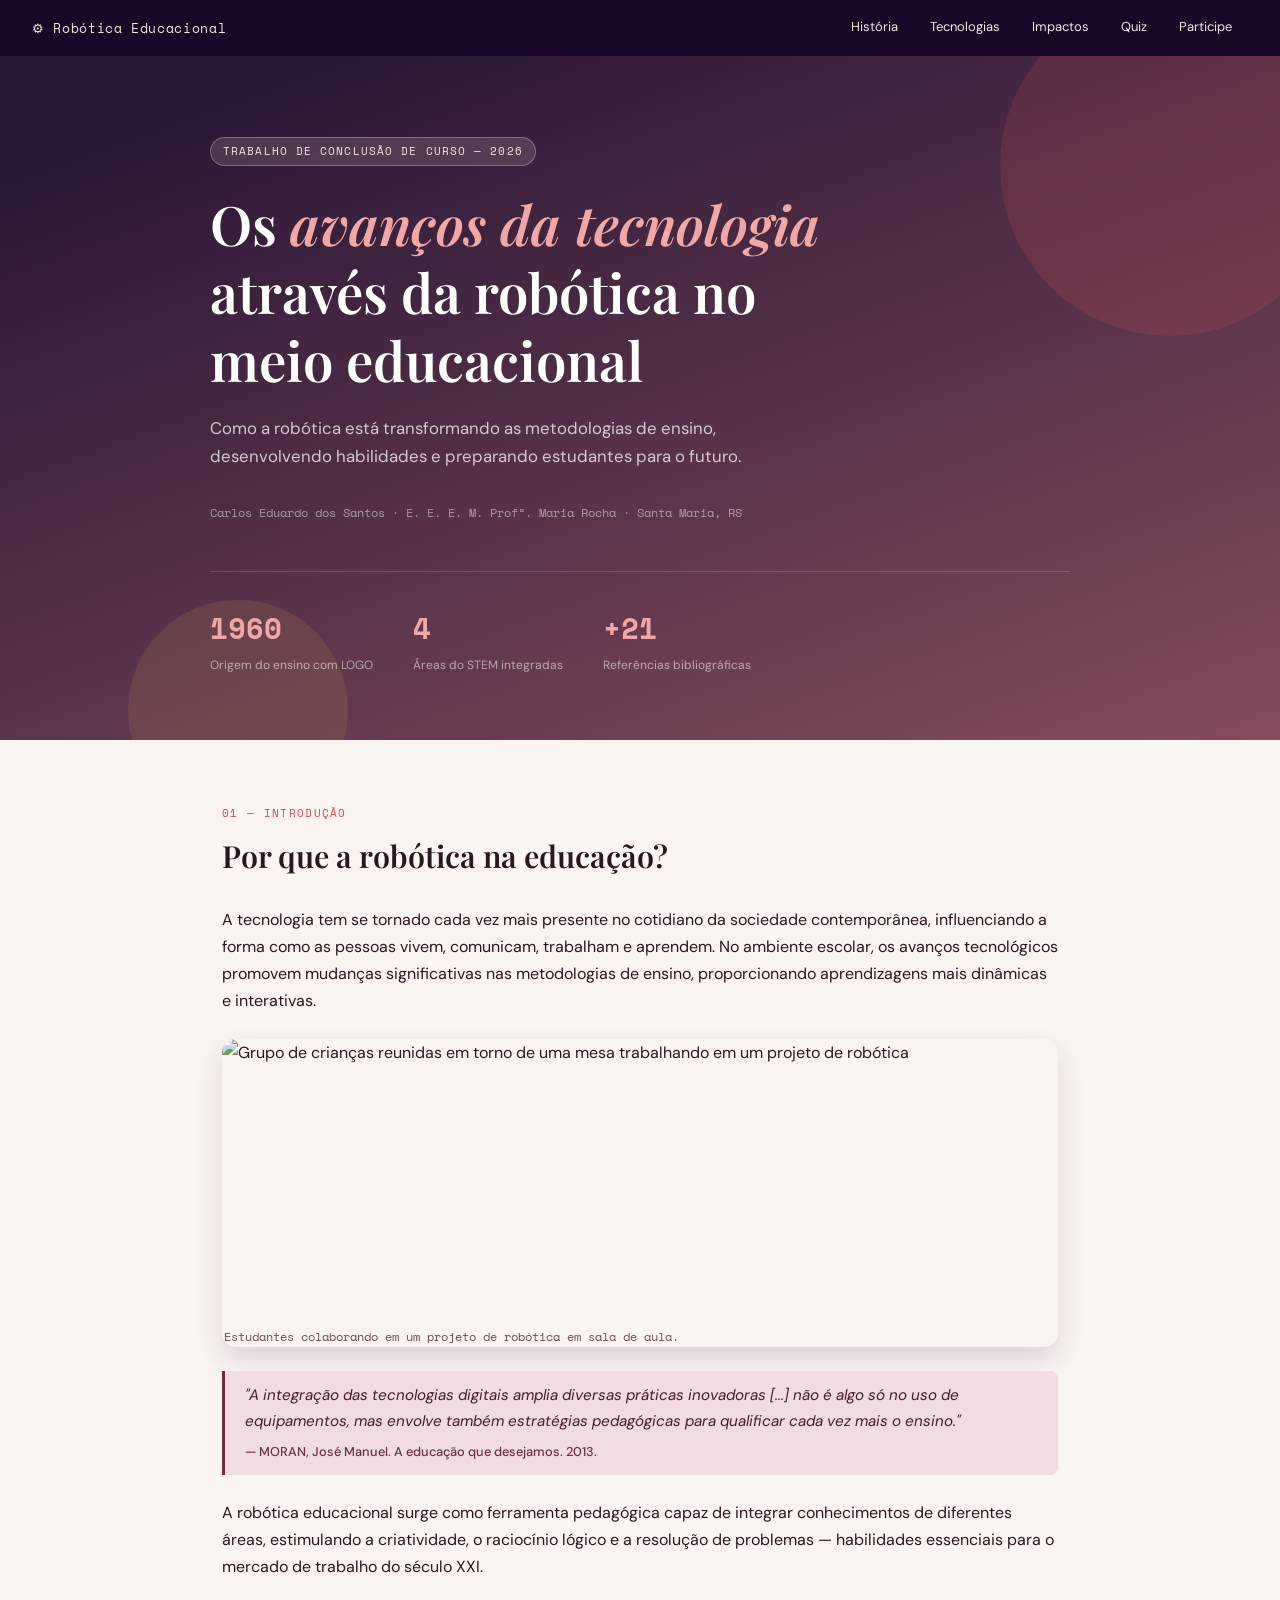
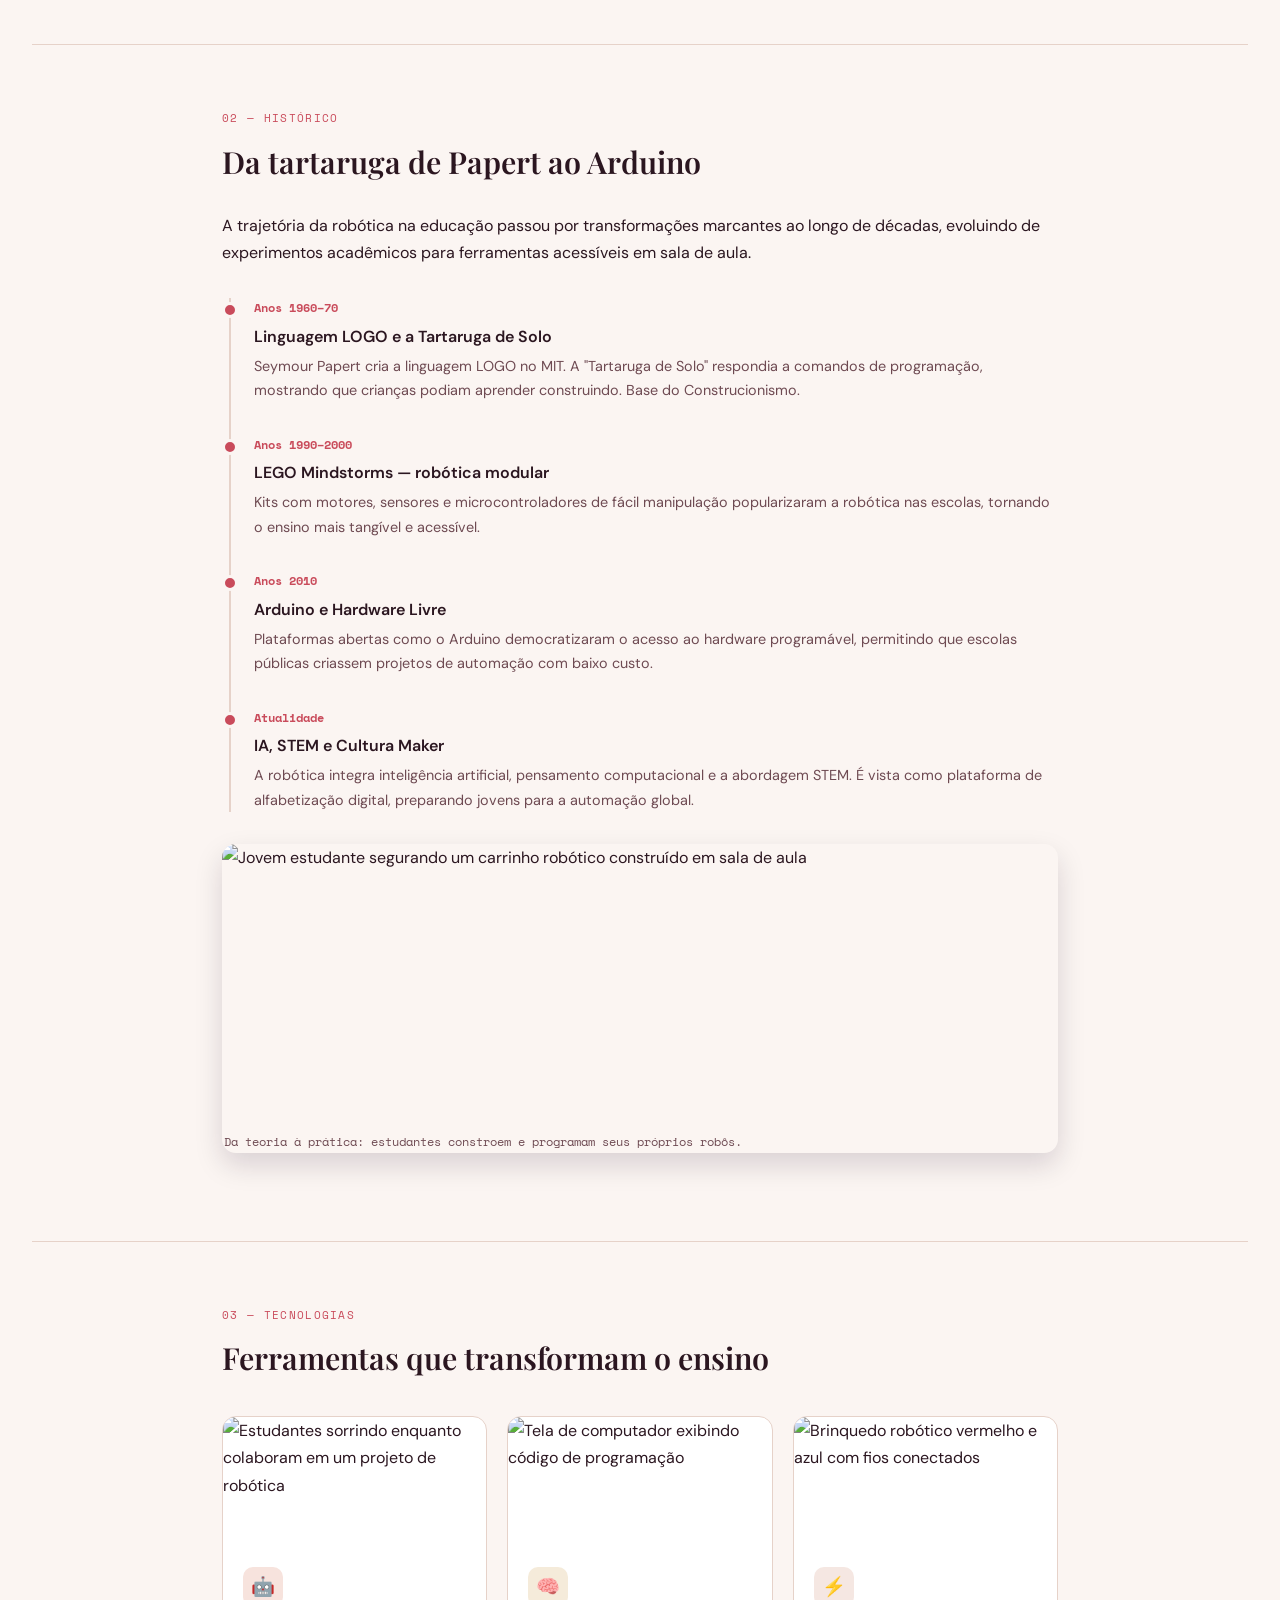
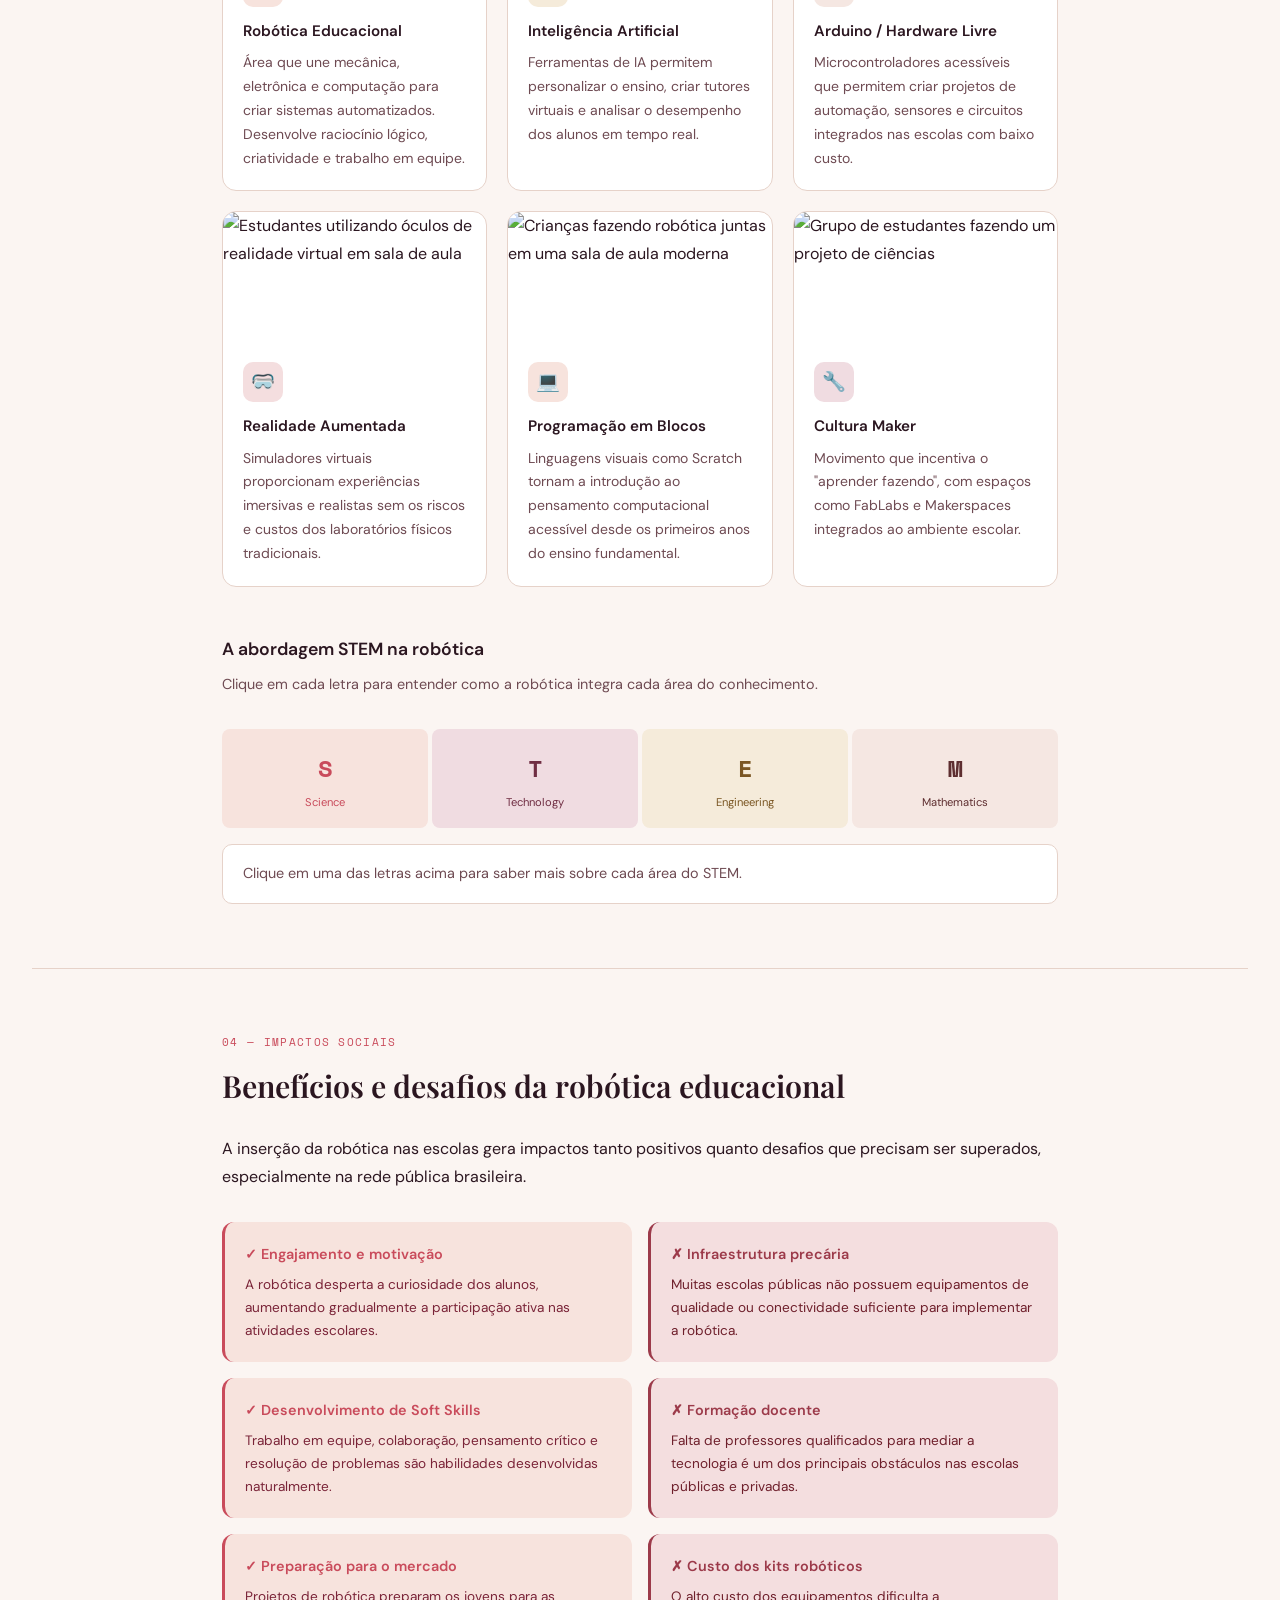
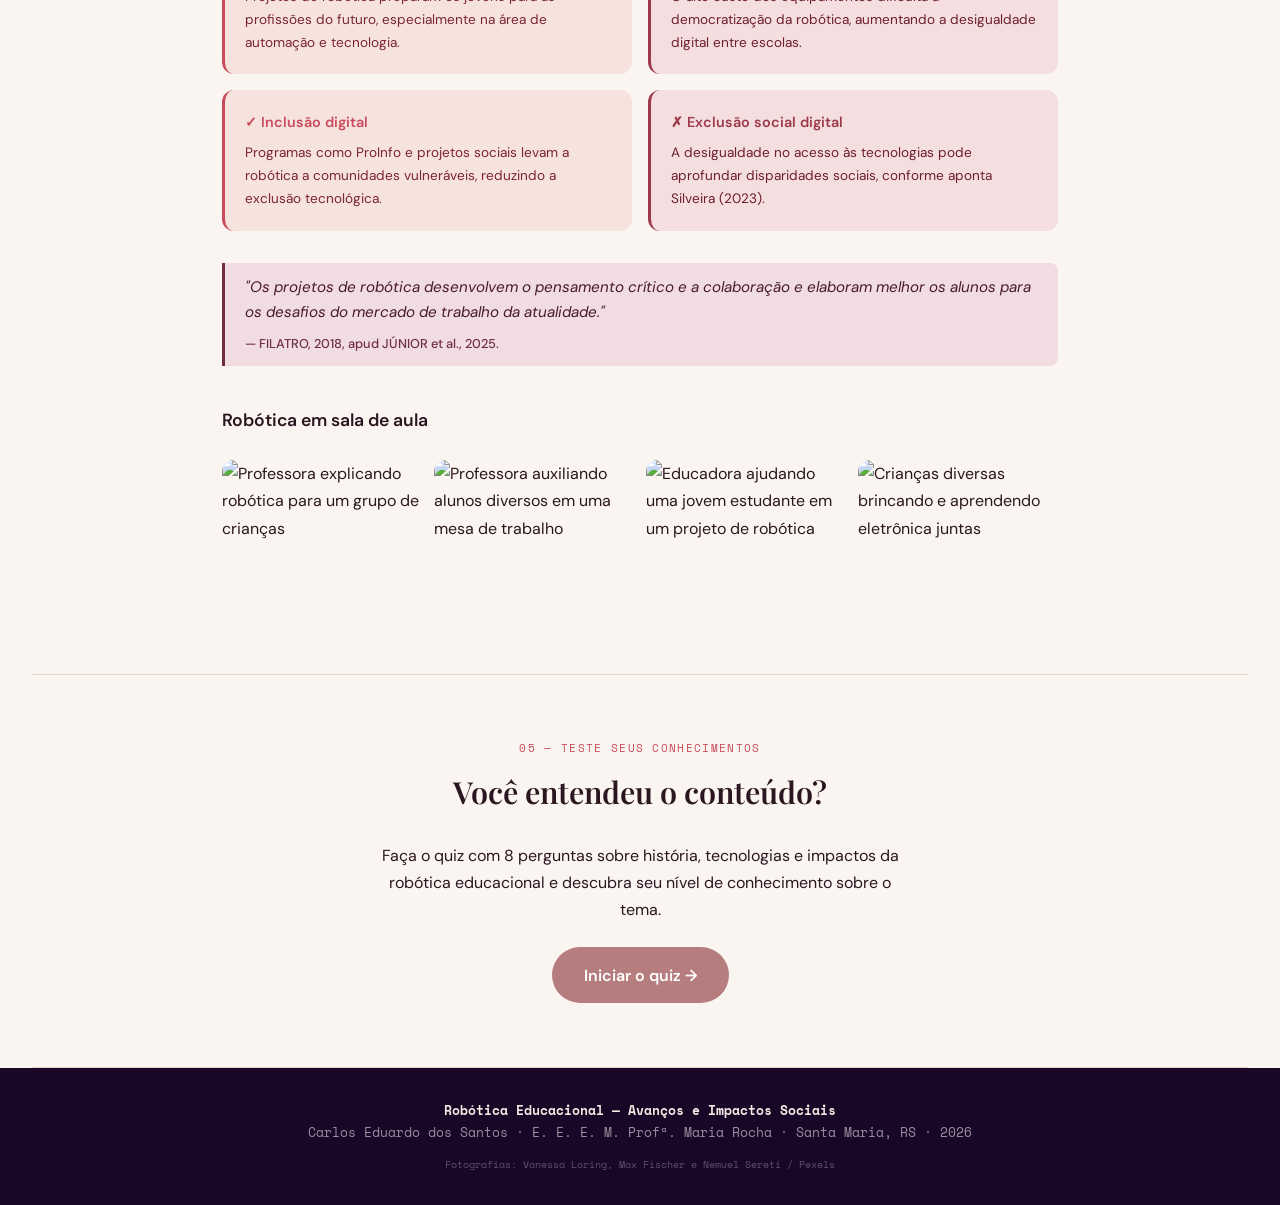
==== index.html @ 3c04126b "Rename Robotica.html to index.html" ====
<!DOCTYPE html>
<html lang="pt-BR">
<head>
<meta charset="UTF-8">

<meta name="viewport" content="width=device-width, initial-scale=1.0">

<title>Robótica Educacional — Avanços e Impactos Sociais</title>

<link rel="stylesheet" href="CssTcc.css" />

</head>
<body>

<div id="progress-bar"></div>

<nav>
  <span class="logo">⚙ Robótica Educacional</span>
  <ul>
    <li><a href="#historico">História</a></li>
    <li><a href="#tecnologias">Tecnologias</a></li>
    <li><a href="#impactos">Impactos</a></li>
    <li><a href="quiz.html">Quiz</a></li>
    <li><a href="participe.html">Participe</a></li>
    
  </ul>
</nav>

<!-- HERO -->
<div class="hero">
  <div class="hero-inner">
    <div class="hero-tag">Trabalho de Conclusão de Curso — 2026</div>
    <h1>Os <span>avanços da tecnologia</span> através da robótica no meio educacional</h1>
    <p>Como a robótica está transformando as metodologias de ensino, desenvolvendo habilidades e preparando estudantes para o futuro.</p>
    <div class="hero-autor">Carlos Eduardo dos Santos · E. E. E. M. Profª. Maria Rocha · Santa Maria, RS</div>
    <div class="hero-stats">
      <div class="hero-stat">
        <div class="num">1960</div>
        <div class="lab">Origem do ensino com LOGO</div>
      </div>
      <div class="hero-stat">
        <div class="num">4</div>
        <div class="lab">Áreas do STEM integradas</div>
      </div>
      <div class="hero-stat">
        <div class="num">+21</div>
        <div class="lab">Referências bibliográficas</div>
      </div>
    </div>
  </div>
</div>

<!-- INTRODUÇÃO -->
<section id="intro" class="reveal">
  <div class="section-label">01 — Introdução</div>
  <h2>Por que a robótica na educação?</h2>
  <p>A tecnologia tem se tornado cada vez mais presente no cotidiano da sociedade contemporânea, influenciando a forma como as pessoas vivem, comunicam, trabalham e aprendem. No ambiente escolar, os avanços tecnológicos promovem mudanças significativas nas metodologias de ensino, proporcionando aprendizagens mais dinâmicas e interativas.</p>

  <figure class="section-figure">
    <img src="https://images.pexels.com/photos/7869076/pexels-photo-7869076.jpeg?auto=compress&cs=tinysrgb&w=1200" alt="Grupo de crianças reunidas em torno de uma mesa trabalhando em um projeto de robótica">
    <figcaption>Estudantes colaborando em um projeto de robótica em sala de aula.</figcaption>
  </figure>

  <blockquote>
    "A integração das tecnologias digitais amplia diversas práticas inovadoras [...] não é algo só no uso de equipamentos, mas envolve também estratégias pedagógicas para qualificar cada vez mais o ensino."
    <cite>— MORAN, José Manuel. A educação que desejamos. 2013.</cite>
  </blockquote>
  <p>A robótica educacional surge como ferramenta pedagógica capaz de integrar conhecimentos de diferentes áreas, estimulando a criatividade, o raciocínio lógico e a resolução de problemas — habilidades essenciais para o mercado de trabalho do século XXI.</p>
</section>

<hr class="divisor">

<!-- HISTÓRICO -->
<section id="historico" class="reveal">
  <div class="section-label">02 — Histórico</div>
  <h2>Da tartaruga de Papert ao Arduino</h2>
  <p>A trajetória da robótica na educação passou por transformações marcantes ao longo de décadas, evoluindo de experimentos acadêmicos para ferramentas acessíveis em sala de aula.</p>

  <div class="timeline" id="timeline">
    <div class="timeline-item">
      <div class="timeline-dot"></div>
      <div class="timeline-ano">Anos 1960–70</div>
      <div class="timeline-titulo">Linguagem LOGO e a Tartaruga de Solo</div>
      <div class="timeline-desc">Seymour Papert cria a linguagem LOGO no MIT. A "Tartaruga de Solo" respondia a comandos de programação, mostrando que crianças podiam aprender construindo. Base do Construcionismo.</div>
    </div>
    <div class="timeline-item">
      <div class="timeline-dot"></div>
      <div class="timeline-ano">Anos 1990–2000</div>
      <div class="timeline-titulo">LEGO Mindstorms — robótica modular</div>
      <div class="timeline-desc">Kits com motores, sensores e microcontroladores de fácil manipulação popularizaram a robótica nas escolas, tornando o ensino mais tangível e acessível.</div>
    </div>
    <div class="timeline-item">
      <div class="timeline-dot"></div>
      <div class="timeline-ano">Anos 2010</div>
      <div class="timeline-titulo">Arduino e Hardware Livre</div>
      <div class="timeline-desc">Plataformas abertas como o Arduino democratizaram o acesso ao hardware programável, permitindo que escolas públicas criassem projetos de automação com baixo custo.</div>
    </div>
    <div class="timeline-item">
      <div class="timeline-dot"></div>
      <div class="timeline-ano">Atualidade</div>
      <div class="timeline-titulo">IA, STEM e Cultura Maker</div>
      <div class="timeline-desc">A robótica integra inteligência artificial, pensamento computacional e a abordagem STEM. É vista como plataforma de alfabetização digital, preparando jovens para a automação global.</div>
    </div>
  </div>

  <figure class="section-figure">
    <img src="https://images.pexels.com/photos/7868834/pexels-photo-7868834.jpeg?auto=compress&cs=tinysrgb&w=1200" alt="Jovem estudante segurando um carrinho robótico construído em sala de aula">
    <figcaption>Da teoria à prática: estudantes constroem e programam seus próprios robôs.</figcaption>
  </figure>
</section>

<hr class="divisor">

<!-- TECNOLOGIAS -->
<section id="tecnologias" class="reveal">
  <div class="section-label">03 — Tecnologias</div>
  <h2>Ferramentas que transformam o ensino</h2>

  <div class="cards-grid">
    <div class="card">
      <div class="card-media">
        <img src="https://images.pexels.com/photos/7869086/pexels-photo-7869086.jpeg?auto=compress&cs=tinysrgb&w=600" alt="Estudantes sorrindo enquanto colaboram em um projeto de robótica">
      </div>
      <div class="card-body">
        <div class="card-icone" style="background:var(--primary-light);">🤖</div>
        <h3>Robótica Educacional</h3>
        <p>Área que une mecânica, eletrônica e computação para criar sistemas automatizados. Desenvolve raciocínio lógico, criatividade e trabalho em equipe.</p>
      </div>
    </div>
    <div class="card">
      <div class="card-media">
        <img src="https://images.pexels.com/photos/6424589/pexels-photo-6424589.jpeg?auto=compress&cs=tinysrgb&w=600" alt="Tela de computador exibindo código de programação">
      </div>
      <div class="card-body">
        <div class="card-icone" style="background:var(--dourado-light);">🧠</div>
        <h3>Inteligência Artificial</h3>
        <p>Ferramentas de IA permitem personalizar o ensino, criar tutores virtuais e analisar o desempenho dos alunos em tempo real.</p>
      </div>
    </div>
    <div class="card">
      <div class="card-media">
        <img src="https://images.pexels.com/photos/7869084/pexels-photo-7869084.jpeg?auto=compress&cs=tinysrgb&w=600" alt="Brinquedo robótico vermelho e azul com fios conectados">
      </div>
      <div class="card-body">
        <div class="card-icone" style="background:var(--terracota-light);">⚡</div>
        <h3>Arduino / Hardware Livre</h3>
        <p>Microcontroladores acessíveis que permitem criar projetos de automação, sensores e circuitos integrados nas escolas com baixo custo.</p>
      </div>
    </div>
    <div class="card">
      <div class="card-media">
        <img src="https://images.pexels.com/photos/5212685/pexels-photo-5212685.jpeg?auto=compress&cs=tinysrgb&w=600" alt="Estudantes utilizando óculos de realidade virtual em sala de aula">
      </div>
      <div class="card-body">
        <div class="card-icone" style="background:var(--coral-light);">🥽</div>
        <h3>Realidade Aumentada</h3>
        <p>Simuladores virtuais proporcionam experiências imersivas e realistas sem os riscos e custos dos laboratórios físicos tradicionais.</p>
      </div>
    </div>
    <div class="card">
      <div class="card-media">
        <img src="https://images.pexels.com/photos/7868889/pexels-photo-7868889.jpeg?auto=compress&cs=tinysrgb&w=600" alt="Crianças fazendo robótica juntas em uma sala de aula moderna">
      </div>
      <div class="card-body">
        <div class="card-icone" style="background:var(--primary-light);">💻</div>
        <h3>Programação em Blocos</h3>
        <p>Linguagens visuais como Scratch tornam a introdução ao pensamento computacional acessível desde os primeiros anos do ensino fundamental.</p>
      </div>
    </div>
    <div class="card">
      <div class="card-media">
        <img src="https://images.pexels.com/photos/7868885/pexels-photo-7868885.jpeg?auto=compress&cs=tinysrgb&w=600" alt="Grupo de estudantes fazendo um projeto de ciências">
      </div>
      <div class="card-body">
        <div class="card-icone" style="background:var(--secondary-light);">🔧</div>
        <h3>Cultura Maker</h3>
        <p>Movimento que incentiva o "aprender fazendo", com espaços como FabLabs e Makerspaces integrados ao ambiente escolar.</p>
      </div>
    </div>
  </div>

  <!-- STEM INTERATIVO -->
  <div style="margin-top: 3rem;">
    <h3 style="font-size: 1.1rem; font-weight: 600; margin-bottom: 0.5rem;">A abordagem STEM na robótica</h3>
    <p style="font-size: 0.9rem; color: var(--texto-muted); margin-bottom: 1rem;">Clique em cada letra para entender como a robótica integra cada área do conhecimento.</p>
    <div class="stem-bar">
      <div class="stem-letter s" onclick="showStem('s')">S<small>Science</small></div>
      <div class="stem-letter t" onclick="showStem('t')">T<small>Technology</small></div>
      <div class="stem-letter e" onclick="showStem('e')">E<small>Engineering</small></div>
      <div class="stem-letter m" onclick="showStem('m')">M<small>Mathematics</small></div>
    </div>
    <div class="stem-info" id="stemInfo">Clique em uma das letras acima para saber mais sobre cada área do STEM.</div>
  </div>
</section>

<hr class="divisor">

<!-- IMPACTOS -->
<section id="impactos" class="reveal">
  <div class="section-label">04 — Impactos Sociais</div>
  <h2>Benefícios e desafios da robótica educacional</h2>
  <p>A inserção da robótica nas escolas gera impactos tanto positivos quanto desafios que precisam ser superados, especialmente na rede pública brasileira.</p>

  <div class="impactos-grid">
    <div class="impacto-card positivo">
      <h4>✓ Engajamento e motivação</h4>
      <p>A robótica desperta a curiosidade dos alunos, aumentando gradualmente a participação ativa nas atividades escolares.</p>
    </div>
    <div class="impacto-card desafio">
      <h4>✗ Infraestrutura precária</h4>
      <p>Muitas escolas públicas não possuem equipamentos de qualidade ou conectividade suficiente para implementar a robótica.</p>
    </div>
    <div class="impacto-card positivo">
      <h4>✓ Desenvolvimento de Soft Skills</h4>
      <p>Trabalho em equipe, colaboração, pensamento crítico e resolução de problemas são habilidades desenvolvidas naturalmente.</p>
    </div>
    <div class="impacto-card desafio">
      <h4>✗ Formação docente</h4>
      <p>Falta de professores qualificados para mediar a tecnologia é um dos principais obstáculos nas escolas públicas e privadas.</p>
    </div>
    <div class="impacto-card positivo">
      <h4>✓ Preparação para o mercado</h4>
      <p>Projetos de robótica preparam os jovens para as profissões do futuro, especialmente na área de automação e tecnologia.</p>
    </div>
    <div class="impacto-card desafio">
      <h4>✗ Custo dos kits robóticos</h4>
      <p>O alto custo dos equipamentos dificulta a democratização da robótica, aumentando a desigualdade digital entre escolas.</p>
    </div>
    <div class="impacto-card positivo">
      <h4>✓ Inclusão digital</h4>
      <p>Programas como ProInfo e projetos sociais levam a robótica a comunidades vulneráveis, reduzindo a exclusão tecnológica.</p>
    </div>
    <div class="impacto-card desafio">
      <h4>✗ Exclusão social digital</h4>
      <p>A desigualdade no acesso às tecnologias pode aprofundar disparidades sociais, conforme aponta Silveira (2023).</p>
    </div>
  </div>

  <blockquote style="margin-top: 2rem;">
    "Os projetos de robótica desenvolvem o pensamento crítico e a colaboração e elaboram melhor os alunos para os desafios do mercado de trabalho da atualidade."
    <cite>— FILATRO, 2018, apud JÚNIOR et al., 2025.</cite>
  </blockquote>

  <!-- GALERIA -->
  <div style="margin-top: 2.5rem;">
    <h3 style="font-size: 1.1rem; font-weight: 600; margin-bottom: 1rem;">Robótica em sala de aula</h3>
    <div class="galeria-grid">
      <div class="galeria-item">
        <img src="https://images.pexels.com/photos/7869088/pexels-photo-7869088.jpeg?auto=compress&cs=tinysrgb&w=500" alt="Professora explicando robótica para um grupo de crianças">
        <div class="legenda">Mediação docente</div>
      </div>
      <div class="galeria-item">
        <img src="https://images.pexels.com/photos/7869081/pexels-photo-7869081.jpeg?auto=compress&cs=tinysrgb&w=500" alt="Professora auxiliando alunos diversos em uma mesa de trabalho">
        <div class="legenda">Trabalho em equipe</div>
      </div>
      <div class="galeria-item">
        <img src="https://images.pexels.com/photos/7869138/pexels-photo-7869138.jpeg?auto=compress&cs=tinysrgb&w=500" alt="Educadora ajudando uma jovem estudante em um projeto de robótica">
        <div class="legenda">Inclusão e acompanhamento</div>
      </div>
      <div class="galeria-item">
        <img src="https://images.pexels.com/photos/7869043/pexels-photo-7869043.jpeg?auto=compress&cs=tinysrgb&w=500" alt="Crianças diversas brincando e aprendendo eletrônica juntas">
        <div class="legenda">Aprendizagem colaborativa</div>
      </div>
    </div>
  </div>
</section>

<hr class="divisor">

<section class="reveal" style="text-align:center;">
  <div class="section-label">05 — Teste seus conhecimentos</div>
  <h2>Você entendeu o conteúdo?</h2>
  <p style="max-width:520px; margin:0 auto 1.5rem;">Faça o quiz com 8 perguntas sobre história, tecnologias e impactos da robótica educacional e descubra seu nível de conhecimento sobre o tema.</p>
  <a href="quiz.html" style="display:inline-block; padding:0.9rem 2rem; border-radius:999px; background:var(--terracota, #d97757); color:#fff; font-weight:600; text-decoration:none;">Iniciar o quiz →</a>
</section>

<hr class="divisor">

<button id="back-to-top" title="Voltar ao topo" onclick="window.scrollTo({top:0, behavior:'smooth'})">↑</button>

<footer>
  <strong>Robótica Educacional — Avanços e Impactos Sociais</strong><br>
  Carlos Eduardo dos Santos · E. E. E. M. Profª. Maria Rocha · Santa Maria, RS · 2026
  <span class="creditos">Fotografias: Vanessa Loring, Max Fischer e Nemuel Sereti / Pexels</span>
</footer>

<script>
// STEM
const stemData = {
  s: { titulo: 'Science (Ciências)', texto: 'A robótica estimula a investigação científica ao permitir que alunos testem hipóteses construindo e programando robôs. Conceitos de física, química e biologia ganham vida de forma prática e experimental.' },
  t: { titulo: 'Technology (Tecnologia)', texto: 'Envolve programação, uso de microcontroladores como Arduino, sensores e atuadores. Os alunos aprendem a usar ferramentas tecnológicas para criar soluções reais.' },
  e: { titulo: 'Engineering (Engenharia)', texto: 'O processo de construir um robô aplica princípios de engenharia: projeto, prototipagem, teste e iteração. Desenvolve o pensamento sistêmico e a resolução criativa de problemas.' },
  m: { titulo: 'Mathematics (Matemática)', texto: 'Programar trajetórias, calcular ângulos de movimentação e trabalhar com lógica booleana aplica matemática de forma contextualizada e significativa.' }
};

function showStem(key) {
  const info = stemData[key];
  const el = document.getElementById('stemInfo');
  el.innerHTML = '<strong>' + info.titulo + '</strong><br>' + info.texto;
}

// TIMELINE SCROLL
const timelineObserver = new IntersectionObserver((entries) => {
  entries.forEach(e => { if (e.isIntersecting) e.target.classList.add('visible'); });
}, { threshold: 0.2 });
document.querySelectorAll('.timeline-item').forEach(i => timelineObserver.observe(i));

// REVEAL DE SEÇÕES
const revealObserver = new IntersectionObserver((entries) => {
  entries.forEach(e => { if (e.isIntersecting) e.target.classList.add('visible'); });
}, { threshold: 0.1 });
document.querySelectorAll('.reveal').forEach(s => revealObserver.observe(s));

// BARRA DE PROGRESSO DE LEITURA
const progressBar = document.getElementById('progress-bar');
function atualizarProgresso() {
  const scrollTop = window.scrollY;
  const docHeight = document.documentElement.scrollHeight - window.innerHeight;
  const pct = docHeight > 0 ? (scrollTop / docHeight) * 100 : 0;
  progressBar.style.width = pct + '%';
}
window.addEventListener('scroll', atualizarProgresso);
atualizarProgresso();

// BOTÃO VOLTAR AO TOPO
const backToTop = document.getElementById('back-to-top');
window.addEventListener('scroll', () => {
  if (window.scrollY > 500) backToTop.classList.add('show');
  else backToTop.classList.remove('show');
});

</script>
</body>
</html>
---- CssTcc.css ----
@import url('https://fonts.googleapis.com/css2?family=Playfair+Display:ital,wght@0,400;0,600;0,700;1,400&family=DM+Sans:wght@400;500;600;700&family=Space+Mono:wght@400;700&display=swap');

:root {
    
    --primary: #C94B5B;         /* rosa coral vibrante — antigo "verde" */
    --primary-dark: #1A0728;    /* roxo quase-preto — fundo de nav/hero/footer */
    --primary-darker: #100420;
    --primary-light: #F7E3DD;   /* rosa claro — cards positivos */
    --secondary: #702E43;       /* ameixa — antigo "roxo" */
    --secondary-light: #F0DCE1;
    --terracota: #B67D7E;       /* rosa empoeirado — antigo "amarelo" */
    --terracota-light: #F5E7E2;
    --coral: #9C3A4A;           /* vinho profundo — desafios/negativo */
    --coral-light: #F4DEDF;
    --dourado: #C9974B;         /* dourado quente — respostas corretas */
    --dourado-light: #F5EBDA;
    --cinza-bg: #FBF5F2;
    --cinza-borda: #E6D2C9;
    --texto: #2B1620;
    --texto-muted: #6E4A52;
    --branco: #ffffff;
  }

  * { margin: 0; padding: 0; box-sizing: border-box; }


 body {
    font-family: 'DM Sans', sans-serif;
    background: var(--cinza-bg);
    color: var(--texto);
    line-height: 1.7;
  }

  /* BARRA DE PROGRESSO DE LEITURA */
  #progress-bar {
    position: fixed;
    top: 0; left: 0;
    height: 3px;
    width: 0%;
    background: linear-gradient(90deg, var(--primary), var(--dourado));
    z-index: 999;
    transition: width 0.1s;
  }

  /* NAV */
  nav {
    background: var(--primary-dark);
    padding: 0 2rem;
    position: sticky;
    top: 0;
    z-index: 100;
    display: flex;
    align-items: center;
    justify-content: space-between;
    height: 56px;
  }
  nav .logo {
    font-family: 'Space Mono', monospace;
    color: var(--terracota-light);
    font-size: 13px;
    letter-spacing: 0.05em;
  }
  nav ul {
    list-style: none;
    display: flex;
    gap: 0;
  }
  nav ul li a {
    color: var(--terracota-light);
    text-decoration: none;
    font-size: 13px;
    padding: 0 1rem;
    height: 56px;
    display: flex;
    align-items: center;
    transition: background 0.2s;
    border-bottom: 2px solid transparent;
  }
  nav ul li a:hover {
    background: rgba(255,255,255,0.07);
    border-bottom-color: var(--dourado);
  }

  /* HERO */
  .hero {
    background:
      linear-gradient(160deg, rgba(26,7,40,0.93) 10%, rgba(112,46,67,0.85) 100%),
      url('https://images.pexels.com/photos/7869085/pexels-photo-7869085.jpeg?auto=compress&cs=tinysrgb&w=1600') center/cover no-repeat;
    color: white;
    padding: 5rem 2rem 4rem;
    position: relative;
    overflow: hidden;
  }
  .hero::before {
    content: '';
    position: absolute;
    top: -60px; right: -60px;
    width: 340px; height: 340px;
    border-radius: 50%;
    background: rgba(201,75,91,0.20);
  }
  .hero::after {
    content: '';
    position: absolute;
    bottom: -80px; left: 10%;
    width: 220px; height: 220px;
    border-radius: 50%;
    background: rgba(201,151,75,0.15);
  }
  .hero-inner {
    max-width: 860px;
    margin: 0 auto;
    position: relative;
    z-index: 1;
  }
  .hero-tag {
    display: inline-block;
    background: rgba(247,227,221,0.15);
    border: 1px solid rgba(247,227,221,0.3);
    color: var(--terracota-light);
    font-size: 11px;
    letter-spacing: 0.1em;
    text-transform: uppercase;
    padding: 4px 12px;
    border-radius: 20px;
    margin-bottom: 1.5rem;
    font-family: 'Space Mono', monospace;
  }
  .hero h1 {
    font-family: 'Playfair Display', serif;
    font-size: clamp(2.1rem, 5vw, 3.4rem);
    font-weight: 600;
    line-height: 1.25;
    color: white;
    margin-bottom: 1.25rem;
    max-width: 680px;
  }
  .hero h1 span { color: #F0A7A5; font-style: italic; }
  .hero p {
    font-size: 1.05rem;
    color: rgba(255,255,255,0.75);
    max-width: 560px;
    margin-bottom: 2rem;
  }
  .hero-autor {
    font-family: 'Space Mono', monospace;
    font-size: 12px;
    color: rgba(255,255,255,0.5);
  }
  .hero-stats {
    display: flex;
    gap: 2.5rem;
    margin-top: 3rem;
    padding-top: 2rem;
    border-top: 1px solid rgba(255,255,255,0.15);
  }
  .hero-stat .num {
    font-family: 'Space Mono', monospace;
    font-size: 1.8rem;
    color: #F0A7A5;
    font-weight: 700;
  }
  .hero-stat .lab {
    font-size: 12px;
    color: rgba(255,255,255,0.55);
    margin-top: 2px;
  }

  /* SEÇÕES */
  section {
    padding: 4rem 2rem;
    max-width: 900px;
    margin: 0 auto;
  }
  .section-label {
    font-family: 'Space Mono', monospace;
    font-size: 11px;
    letter-spacing: 0.12em;
    text-transform: uppercase;
    color: var(--primary);
    margin-bottom: 0.5rem;
  }
  section h2 {
    font-family: 'Playfair Display', serif;
    font-size: 1.9rem;
    font-weight: 600;
    color: var(--texto);
    margin-bottom: 1.5rem;
  }

  /* REVEAL ON SCROLL (seções inteiras) */
  .reveal {
    opacity: 0;
    transform: translateY(24px);
    transition: opacity 0.7s ease, transform 0.7s ease;
  }
  .reveal.visible {
    opacity: 1;
    transform: translateY(0);
  }

  /* IMAGEM DE DESTAQUE DE SEÇÃO */
  .section-figure {
    width: 100%;
    border-radius: 14px;
    overflow: hidden;
    margin: 1.5rem 0;
    box-shadow: 0 12px 28px rgba(26,7,40,0.15);
  }
  .section-figure img {
    width: 100%;
    display: block;
    height: 280px;
    object-fit: cover;
    transition: transform 0.5s ease;
  }
  .section-figure:hover img { transform: scale(1.04); }
  .section-figure figcaption {
    font-size: 0.75rem;
    color: var(--texto-muted);
    padding: 0.5rem 0.1rem 0;
    font-family: 'Space Mono', monospace;
  }

  /* TIMELINE */
  .timeline {
    position: relative;
    padding-left: 2rem;
    margin-top: 2rem;
  }
  .timeline::before {
    content: '';
    position: absolute;
    left: 7px; top: 0; bottom: 0;
    width: 2px;
    background: var(--cinza-borda);
  }
  .timeline-item {
    position: relative;
    margin-bottom: 2rem;
    opacity: 0;
    transform: translateX(-10px);
    transition: opacity 0.5s, transform 0.5s;
  }
  .timeline-item.visible {
    opacity: 1;
    transform: translateX(0);
  }
  .timeline-dot {
    position: absolute;
    left: -2rem;
    top: 4px;
    width: 16px; height: 16px;
    border-radius: 50%;
    background: var(--primary);
    border: 3px solid var(--cinza-bg);
  }
  .timeline-ano {
    font-family: 'Space Mono', monospace;
    font-size: 12px;
    color: var(--primary);
    font-weight: 700;
    margin-bottom: 4px;
  }
  .timeline-titulo {
    font-size: 1rem;
    font-weight: 600;
    margin-bottom: 4px;
  }
  .timeline-desc {
    font-size: 0.9rem;
    color: var(--texto-muted);
  }

  /* CARDS GRID */
  .cards-grid {
    display: grid;
    grid-template-columns: repeat(auto-fit, minmax(240px, 1fr));
    gap: 1.25rem;
    margin-top: 2rem;
  }
  .card {
    background: var(--branco);
    border: 1px solid var(--cinza-borda);
    border-radius: 14px;
    overflow: hidden;
    transition: transform 0.25s, box-shadow 0.25s;
  }
  .card:hover {
    transform: translateY(-5px);
    box-shadow: 0 14px 30px rgba(26,7,40,0.12);
  }
  .card-media {
    width: 100%;
    height: 130px;
    overflow: hidden;
  }
  .card-media img {
    width: 100%;
    height: 100%;
    object-fit: cover;
    transition: transform 0.5s ease;
  }
  .card:hover .card-media img { transform: scale(1.08); }
  .card-body { padding: 1.25rem; }
  .card-icone {
    width: 40px; height: 40px;
    border-radius: 10px;
    display: flex; align-items: center; justify-content: center;
    font-size: 1.2rem;
    margin-bottom: 0.75rem;
  }
  .card h3 {
    font-size: 0.95rem;
    font-weight: 600;
    margin-bottom: 0.4rem;
  }
  .card p {
    font-size: 0.875rem;
    color: var(--texto-muted);
  }

  /* GALERIA */
  .galeria-grid {
    display: grid;
    grid-template-columns: repeat(auto-fit, minmax(160px, 1fr));
    gap: 0.75rem;
    margin-top: 1.5rem;
  }
  .galeria-item {
    position: relative;
    border-radius: 12px;
    overflow: hidden;
    aspect-ratio: 4/3;
    cursor: pointer;
  }
  .galeria-item img {
    width: 100%; height: 100%;
    object-fit: cover;
    transition: transform 0.4s ease, filter 0.4s ease;
  }
  .galeria-item:hover img {
    transform: scale(1.1);
  }
  .galeria-item .legenda {
    position: absolute;
    left: 0; right: 0; bottom: 0;
    padding: 0.5rem 0.6rem;
    background: linear-gradient(0deg, rgba(26,7,40,0.85), transparent);
    color: #fff;
    font-size: 0.75rem;
    opacity: 0;
    transform: translateY(6px);
    transition: opacity 0.3s, transform 0.3s;
  }
  .galeria-item:hover .legenda {
    opacity: 1;
    transform: translateY(0);
  }

  /* QUIZ */
  #quiz {
    background: var(--primary-dark);
    color: white;
    border-radius: 16px;
    padding: 2.5rem;
    margin-top: 3rem;
  }
  #quiz h2 { color: white; }
  .quiz-pergunta {
    font-size: 1.1rem;
    font-weight: 500;
    margin: 1.5rem 0 1rem;
    color: rgba(255,255,255,0.9);
  }
  .quiz-opcoes {
    display: flex;
    flex-direction: column;
    gap: 0.6rem;
  }
  .quiz-btn {
    background: rgba(255,255,255,0.07);
    border: 1px solid rgba(255,255,255,0.15);
    color: rgba(255,255,255,0.85);
    padding: 0.75rem 1rem;
    border-radius: 8px;
    text-align: left;
    cursor: pointer;
    font-size: 0.9rem;
    font-family: 'DM Sans', sans-serif;
    transition: background 0.2s, border-color 0.2s;
  }
  .quiz-btn:hover { background: rgba(255,255,255,0.13); border-color: rgba(255,255,255,0.3); }
  .quiz-btn.correta { background: rgba(201,151,75,0.35); border-color: var(--dourado); color: white; }
  .quiz-btn.errada { background: rgba(156,58,74,0.45); border-color: #E58B96; color: white; }
  .quiz-btn:disabled { cursor: default; }
  .quiz-feedback {
    margin-top: 1rem;
    padding: 0.75rem 1rem;
    border-radius: 8px;
    font-size: 0.9rem;
    display: none;
  }
  .quiz-feedback.show { display: block; }
  .quiz-feedback.ok { background: rgba(201,151,75,0.2); color: #F0D6A8; border: 1px solid rgba(201,151,75,0.4); }
  .quiz-feedback.erro { background: rgba(156,58,74,0.25); color: #F0AAB2; border: 1px solid rgba(229,139,150,0.4); }
  .quiz-nav {
    margin-top: 1.5rem;
    display: flex;
    justify-content: space-between;
    align-items: center;
  }
  .quiz-progresso {
    font-family: 'Space Mono', monospace;
    font-size: 12px;
    color: rgba(255,255,255,0.5);
  }
  .quiz-resultado {
    text-align: center;
    padding: 2rem 1rem;
    display: none;
  }
  .quiz-resultado.show { display: block; }
  .quiz-resultado .placar {
    font-family: 'Space Mono', monospace;
    font-size: 2.5rem;
    color: var(--dourado);
    font-weight: 700;
    margin-bottom: 0.5rem;
  }
  .btn-prox, .btn-reiniciar {
    background: var(--primary);
    color: white;
    border: none;
    padding: 0.6rem 1.4rem;
    border-radius: 8px;
    cursor: pointer;
    font-size: 0.9rem;
    font-family: 'DM Sans', sans-serif;
    display: none;
    transition: background 0.2s;
  }
  .btn-prox:hover, .btn-reiniciar:hover { background: #B5394A; }
  .btn-prox.show, .btn-reiniciar.show { display: inline-block; }

  /* IMPACTOS */
  .impactos-grid {
    display: grid;
    grid-template-columns: 1fr 1fr;
    gap: 1rem;
    margin-top: 2rem;
  }
  @media (max-width: 600px) {
    .impactos-grid { grid-template-columns: 1fr; }
    nav ul { display: none; }
    .hero-stats { flex-wrap: wrap; gap: 1.5rem; }
    .galeria-grid { grid-template-columns: repeat(2, 1fr); }
  }
  .impacto-card {
    border-radius: 12px;
    padding: 1.25rem;
    border-left: 3px solid;
  }
  .impacto-card.positivo {
    background: var(--primary-light);
    border-color: var(--primary);
  }
  .impacto-card.desafio {
    background: var(--coral-light);
    border-color: var(--coral);
  }
  .impacto-card h4 {
    font-size: 0.9rem;
    font-weight: 600;
    margin-bottom: 0.4rem;
  }
  .impacto-card.positivo h4 { color: var(--primary); }
  .impacto-card.desafio h4 { color: var(--coral); }
  .impacto-card p {
    font-size: 0.85rem;
  }
  .impacto-card.positivo p { color: #7A2438; }
  .impacto-card.desafio p { color: #6E1F2B; }

  /* CITAR */
  blockquote {
    border-left: 3px solid var(--secondary);
    padding: 0.75rem 1.25rem;
    background: var(--secondary-light);
    border-radius: 0 8px 8px 0;
    margin: 1.5rem 0;
    font-size: 0.95rem;
    color: #4A1B2C;
    font-style: italic;
  }
  blockquote cite {
    display: block;
    font-size: 0.8rem;
    margin-top: 0.4rem;
    color: var(--secondary);
    font-style: normal;
    font-weight: 500;
  }

  /* STEM */
  .stem-bar {
    display: flex;
    gap: 4px;
    margin: 2rem 0 1rem;
  }
  .stem-letter {
    flex: 1;
    text-align: center;
    padding: 1.2rem 0.5rem 1rem;
    border-radius: 8px;
    font-family: 'Space Mono', monospace;
    font-size: 1.5rem;
    font-weight: 700;
    cursor: pointer;
    transition: transform 0.15s;
    user-select: none;
  }
  .stem-letter:hover { transform: translateY(-4px); }
  .stem-letter.s { background: var(--primary-light); color: var(--primary); }
  .stem-letter.t { background: var(--secondary-light); color: var(--secondary); }
  .stem-letter.e { background: var(--dourado-light); color: #7A5623; }
  .stem-letter.m { background: var(--terracota-light); color: #5E2E30; }
  .stem-letter small {
    display: block;
    font-family: 'DM Sans', sans-serif;
    font-size: 0.7rem;
    font-weight: 400;
    margin-top: 4px;
  }
  .stem-info {
    background: var(--branco);
    border: 1px solid var(--cinza-borda);
    border-radius: 10px;
    padding: 1rem 1.25rem;
    font-size: 0.9rem;
    color: var(--texto-muted);
    min-height: 60px;
    transition: all 0.3s;
  }

  /* DIVISOR */
  .divisor {
    border: none;
    border-top: 1px solid var(--cinza-borda);
    margin: 0 2rem;
  }

  /* BOTÃO VOLTAR AO TOPO */
  #back-to-top {
    position: fixed;
    bottom: 24px;
    right: 24px;
    width: 44px;
    height: 44px;
    border-radius: 50%;
    background: var(--primary);
    color: white;
    border: none;
    font-size: 1.1rem;
    cursor: pointer;
    box-shadow: 0 8px 20px rgba(26,7,40,0.25);
    opacity: 0;
    pointer-events: none;
    transform: translateY(10px);
    transition: opacity 0.3s, transform 0.3s, background 0.2s;
    z-index: 98;
  }
  #back-to-top.show {
    opacity: 1;
    pointer-events: auto;
    transform: translateY(0);
  }
  #back-to-top:hover { background: var(--secondary); }

  /* FOOTER */
  footer {
    background: var(--primary-dark);
    color: rgba(255,255,255,0.55);
    text-align: center;
    padding: 2rem;
    font-size: 0.8rem;
    font-family: 'Space Mono', monospace;
  }
  footer strong { color: var(--terracota-light); }
  footer .creditos {
    display: block;
    margin-top: 0.75rem;
    font-size: 0.65rem;
    color: rgba(255,255,255,0.3);
  }
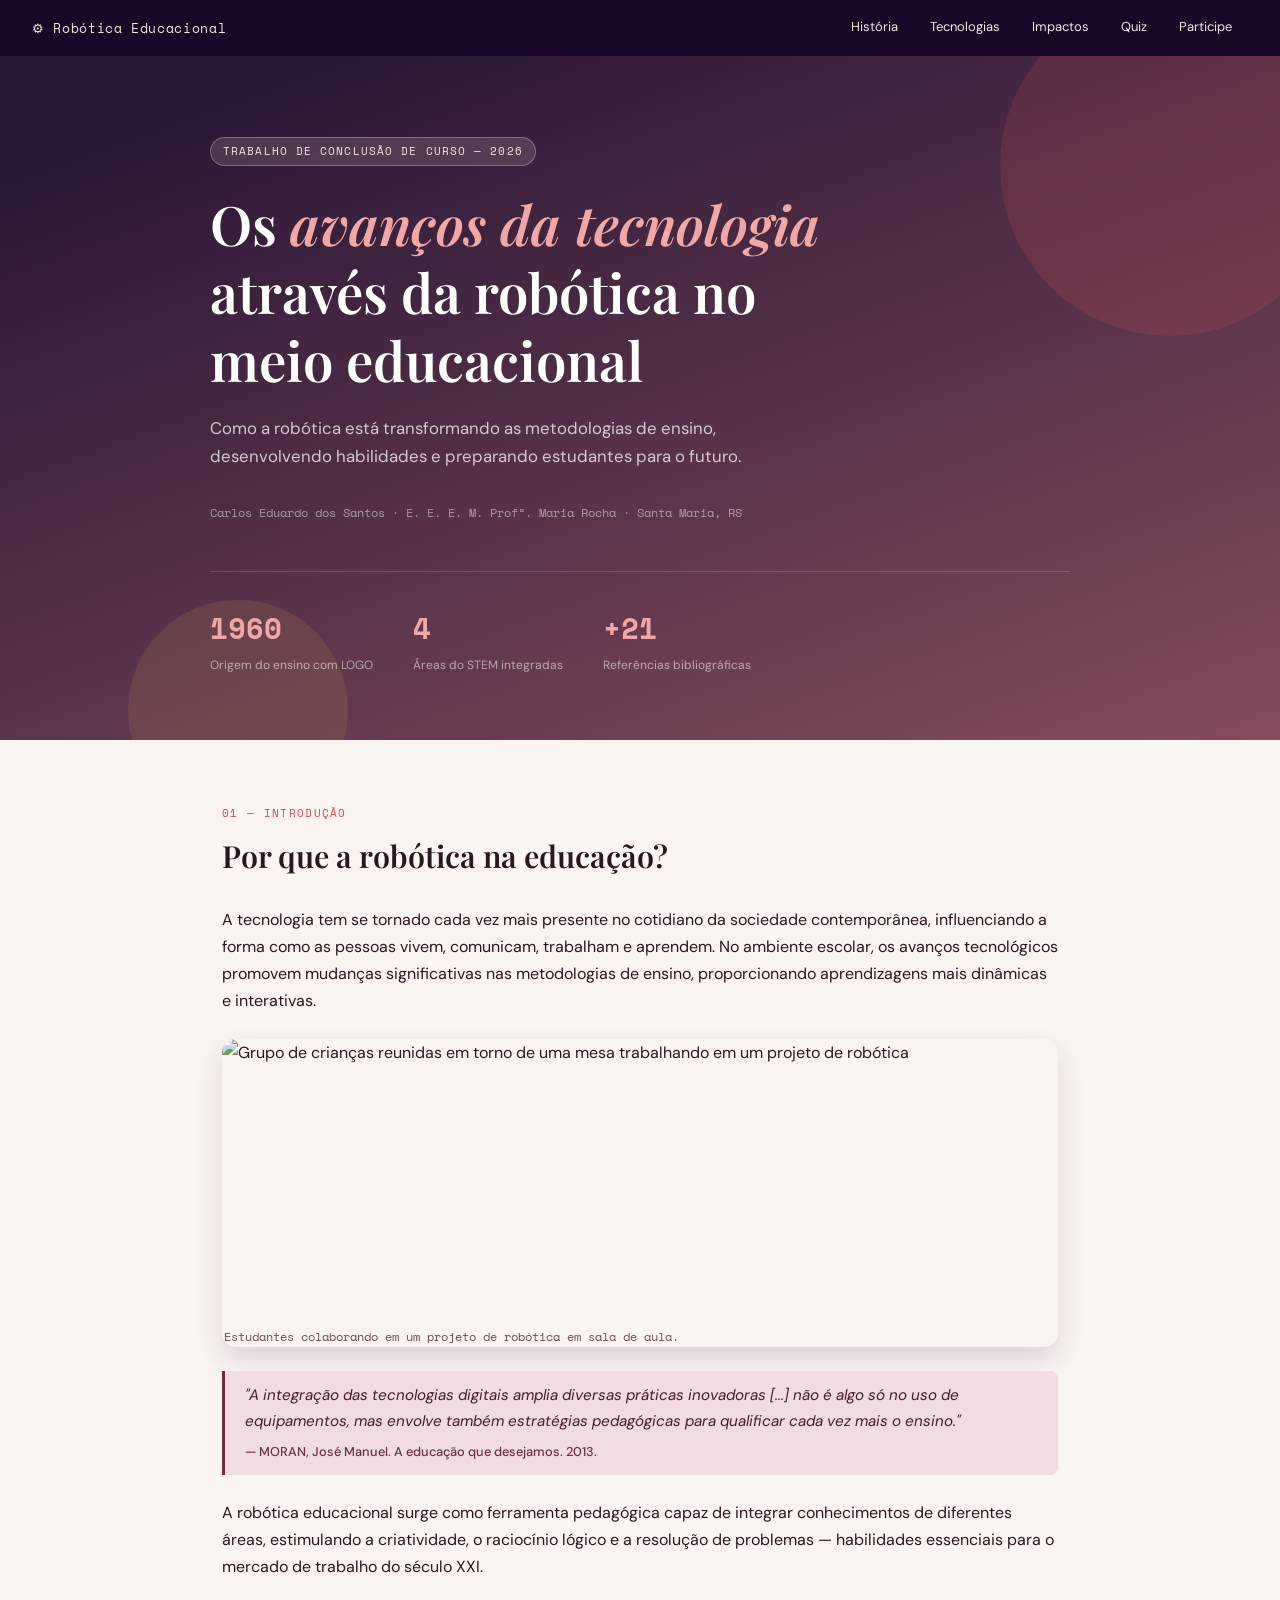
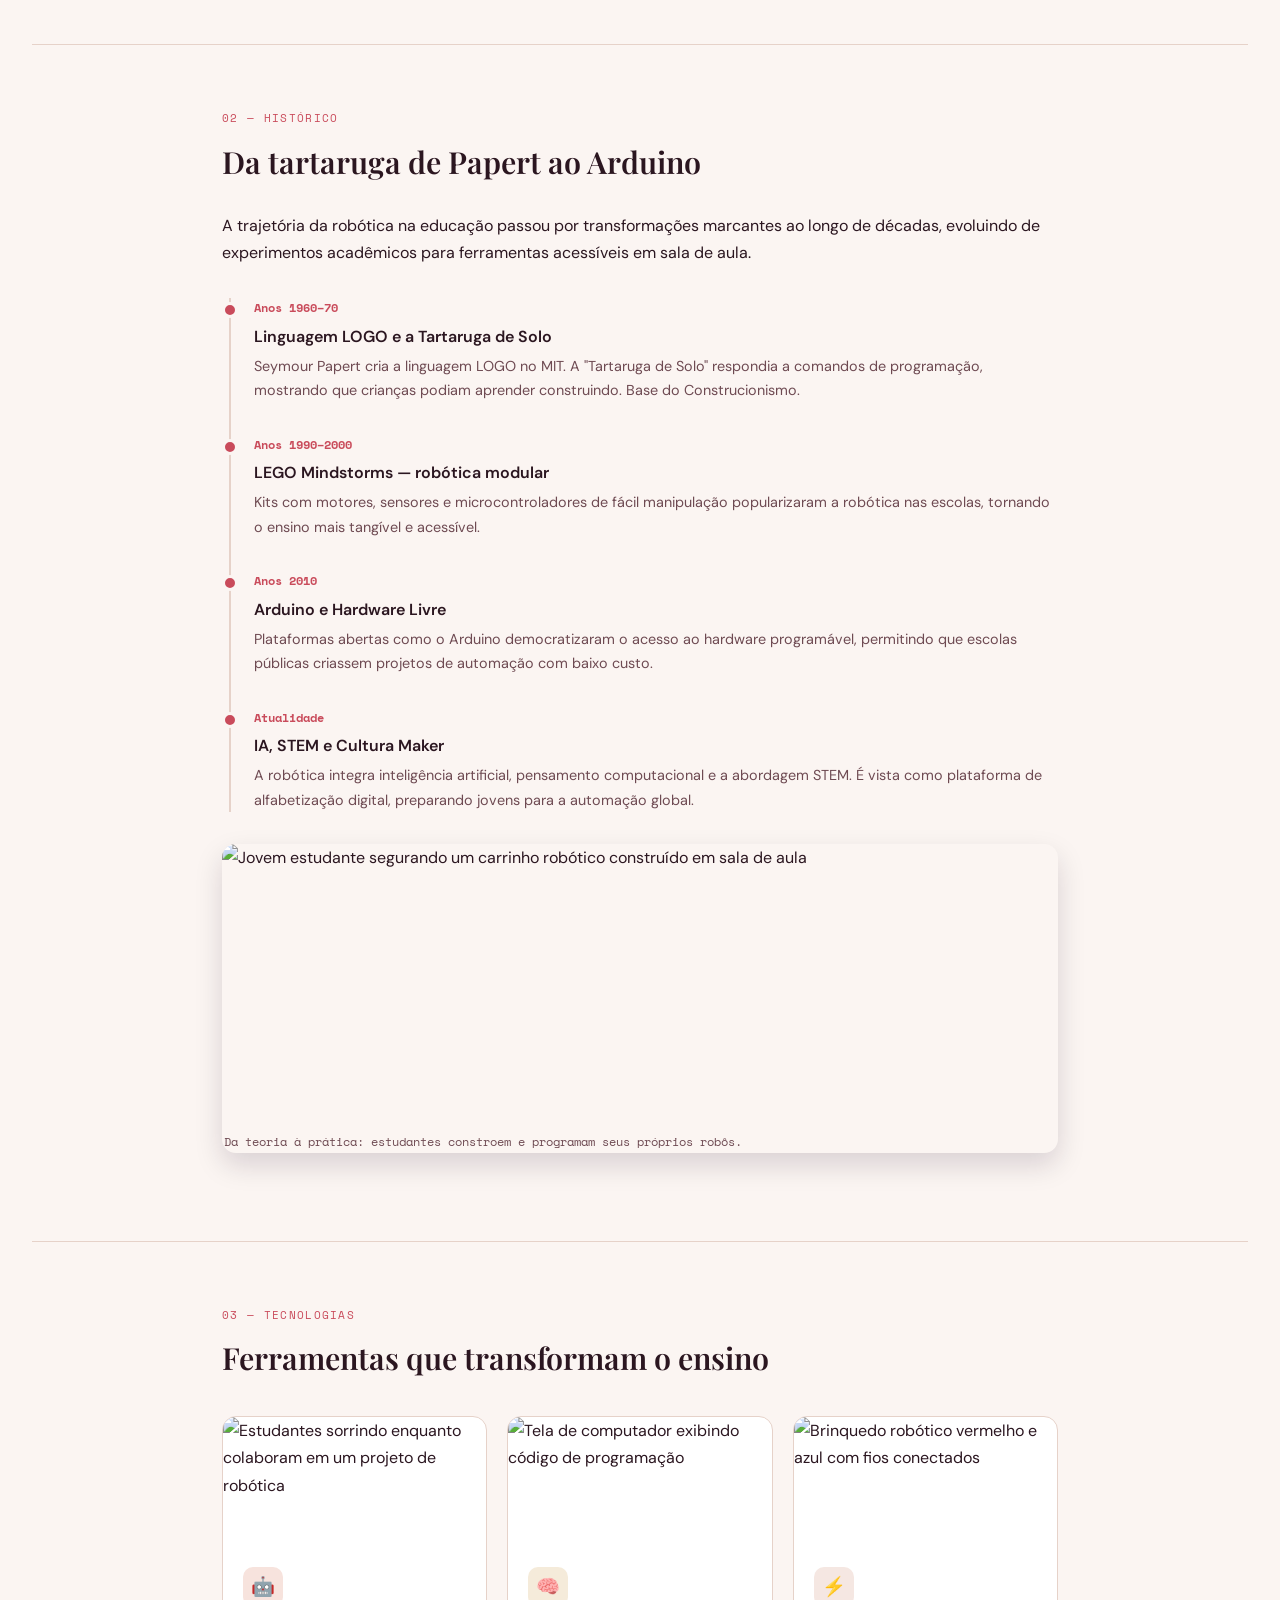
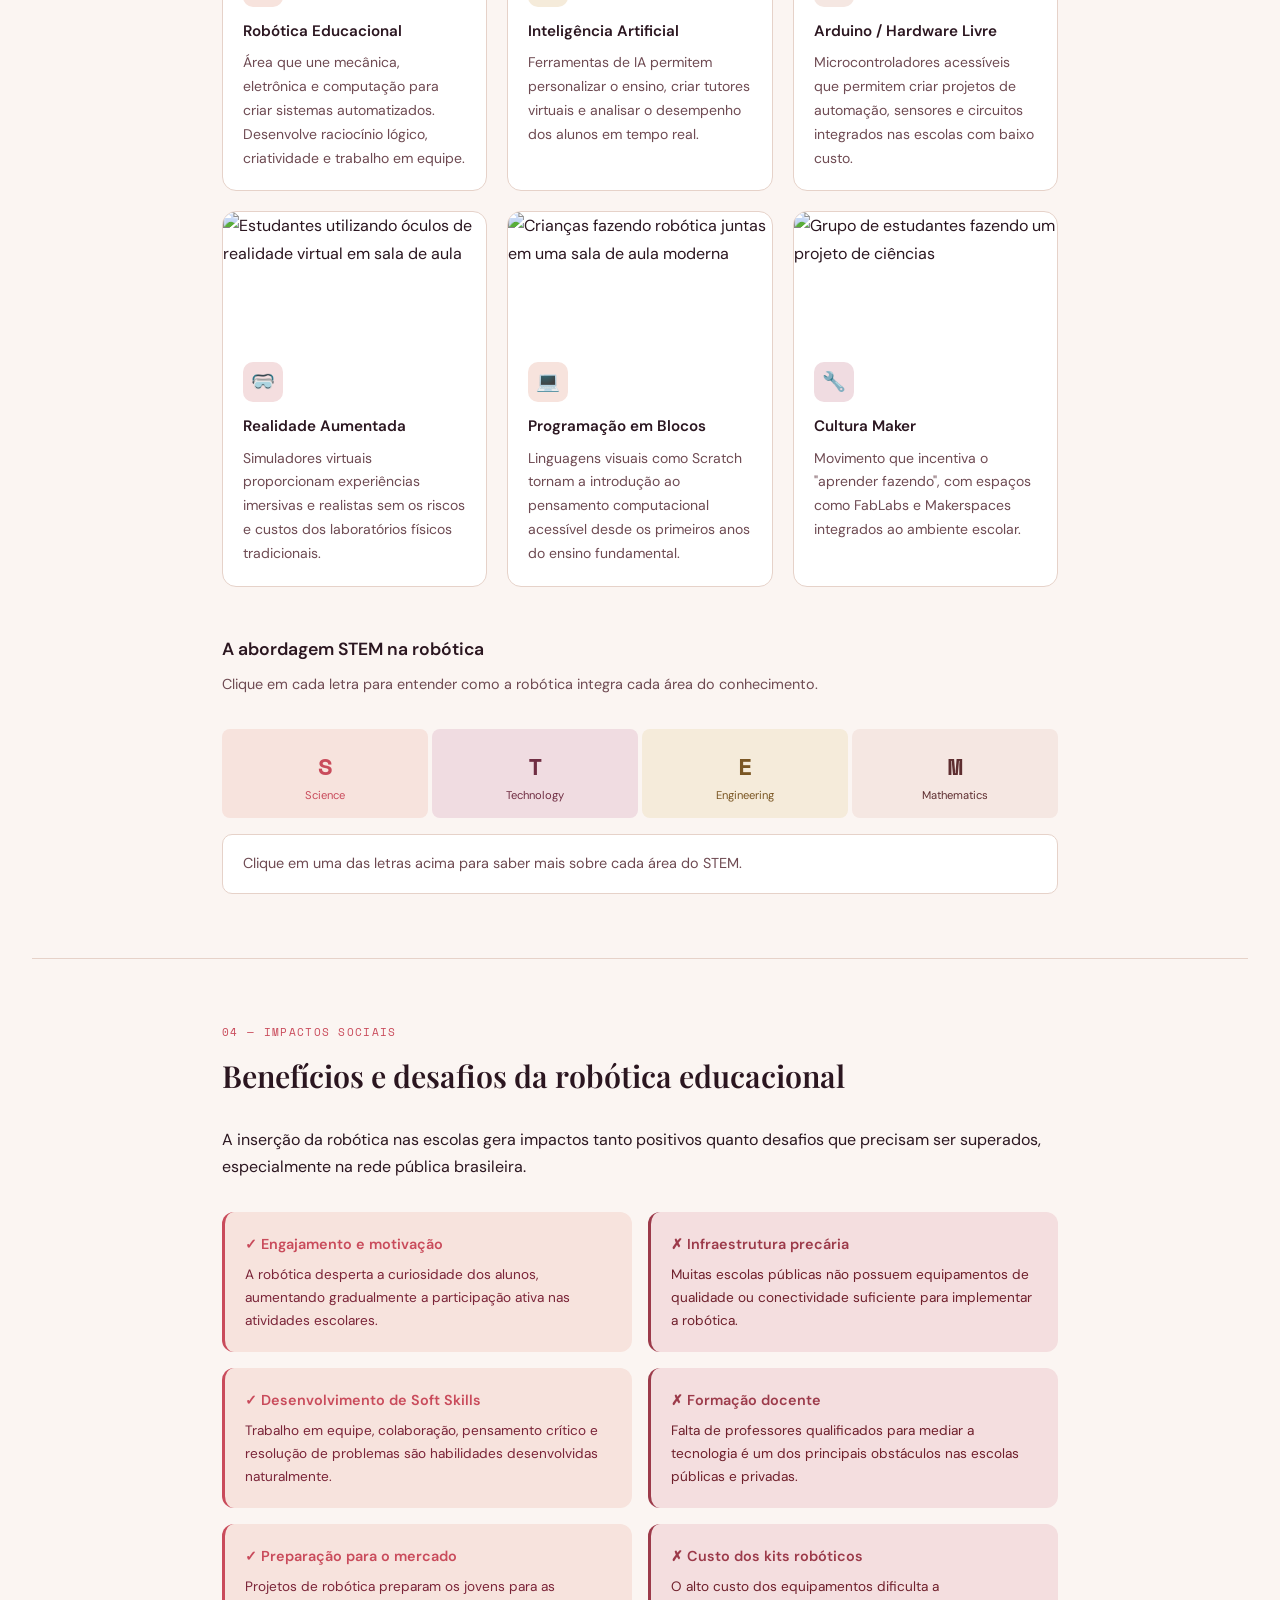
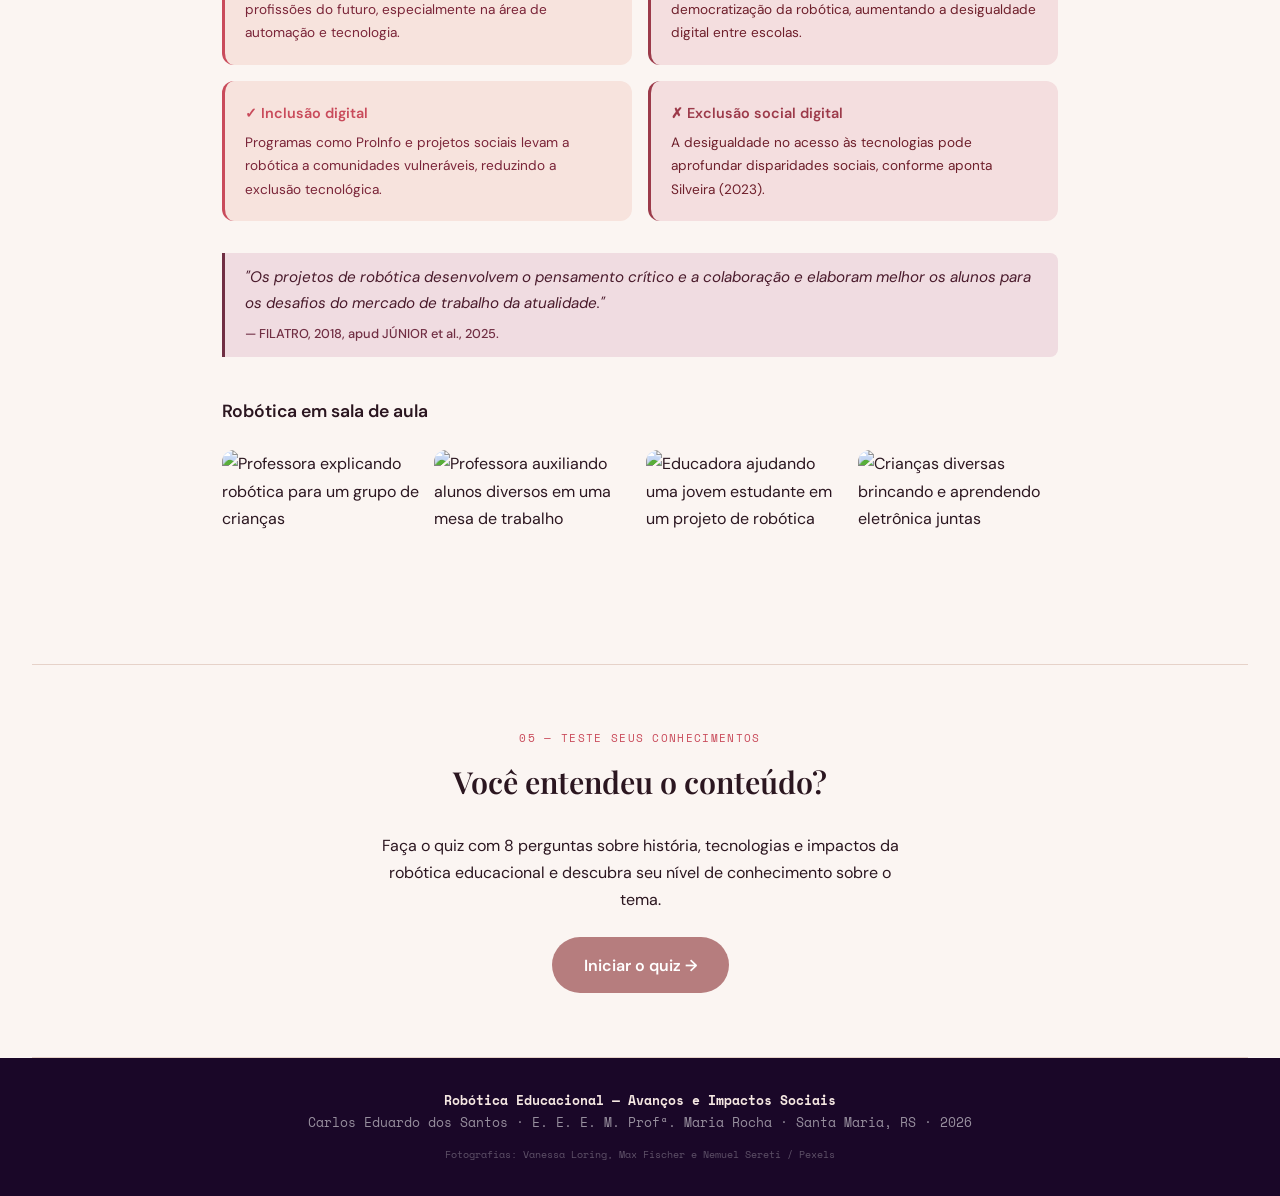
==== commit 4c1ca414: "Add files via upload" ====
--- a/index.html
+++ b/index.html
@@ -7,6 +7,10 @@
 
 <title>Robótica Educacional — Avanços e Impactos Sociais</title>
 
+<meta name="description" content="Trabalho de Conclusão de Curso sobre os avanços da tecnologia através da robótica no meio educacional: história, tecnologias e impactos sociais.">
+
+<link rel="icon" href="data:image/svg+xml,<svg xmlns='http://www.w3.org/2000/svg' viewBox='0 0 100 100'><text y='.9em' font-size='90'>⚙️</text></svg>">
+
 <link rel="stylesheet" href="CssTcc.css" />
 
 </head>
@@ -16,14 +20,14 @@
 
 <nav>
   <span class="logo">⚙ Robótica Educacional</span>
-  <ul>
+  <ul id="navMenu">
     <li><a href="#historico">História</a></li>
     <li><a href="#tecnologias">Tecnologias</a></li>
     <li><a href="#impactos">Impactos</a></li>
     <li><a href="quiz.html">Quiz</a></li>
     <li><a href="participe.html">Participe</a></li>
-    
   </ul>
+  <button class="nav-toggle" id="navToggle" aria-label="Abrir menu" aria-expanded="false" aria-controls="navMenu">☰</button>
 </nav>
 
 <!-- HERO -->
@@ -184,12 +188,12 @@
     <h3 style="font-size: 1.1rem; font-weight: 600; margin-bottom: 0.5rem;">A abordagem STEM na robótica</h3>
     <p style="font-size: 0.9rem; color: var(--texto-muted); margin-bottom: 1rem;">Clique em cada letra para entender como a robótica integra cada área do conhecimento.</p>
     <div class="stem-bar">
-      <div class="stem-letter s" onclick="showStem('s')">S<small>Science</small></div>
-      <div class="stem-letter t" onclick="showStem('t')">T<small>Technology</small></div>
-      <div class="stem-letter e" onclick="showStem('e')">E<small>Engineering</small></div>
-      <div class="stem-letter m" onclick="showStem('m')">M<small>Mathematics</small></div>
-    </div>
-    <div class="stem-info" id="stemInfo">Clique em uma das letras acima para saber mais sobre cada área do STEM.</div>
+      <button type="button" class="stem-letter s" data-stem="s" aria-pressed="false">S<small>Science</small></button>
+      <button type="button" class="stem-letter t" data-stem="t" aria-pressed="false">T<small>Technology</small></button>
+      <button type="button" class="stem-letter e" data-stem="e" aria-pressed="false">E<small>Engineering</small></button>
+      <button type="button" class="stem-letter m" data-stem="m" aria-pressed="false">M<small>Mathematics</small></button>
+    </div>
+    <div class="stem-info" id="stemInfo" aria-live="polite">Clique em uma das letras acima para saber mais sobre cada área do STEM.</div>
   </div>
 </section>
 
@@ -293,11 +297,32 @@
   m: { titulo: 'Mathematics (Matemática)', texto: 'Programar trajetórias, calcular ângulos de movimentação e trabalhar com lógica booleana aplica matemática de forma contextualizada e significativa.' }
 };
 
-function showStem(key) {
-  const info = stemData[key];
-  const el = document.getElementById('stemInfo');
-  el.innerHTML = '<strong>' + info.titulo + '</strong><br>' + info.texto;
-}
+const stemInfo = document.getElementById('stemInfo');
+const stemBotoes = document.querySelectorAll('.stem-letter');
+
+stemBotoes.forEach(botao => {
+  botao.addEventListener('click', () => {
+    const info = stemData[botao.dataset.stem];
+    stemBotoes.forEach(b => b.setAttribute('aria-pressed', b === botao ? 'true' : 'false'));
+    stemInfo.innerHTML = '<strong>' + info.titulo + '</strong><br>' + info.texto;
+  });
+});
+
+// MENU NO CELULAR
+const navToggle = document.getElementById('navToggle');
+const navMenu = document.getElementById('navMenu');
+navToggle.addEventListener('click', () => {
+  const aberto = navMenu.classList.toggle('aberto');
+  navToggle.setAttribute('aria-expanded', aberto);
+  navToggle.setAttribute('aria-label', aberto ? 'Fechar menu' : 'Abrir menu');
+});
+navMenu.querySelectorAll('a').forEach(link => {
+  link.addEventListener('click', () => {
+    navMenu.classList.remove('aberto');
+    navToggle.setAttribute('aria-expanded', 'false');
+    navToggle.setAttribute('aria-label', 'Abrir menu');
+  });
+});
 
 // TIMELINE SCROLL
 const timelineObserver = new IntersectionObserver((entries) => {
--- a/CssTcc.css
+++ b/CssTcc.css
@@ -19,6 +19,12 @@
     --texto: #2B1620;
     --texto-muted: #6E4A52;
     --branco: #ffffff;
+
+    /* usadas por CssQuiz.css e CssParticipe.css */
+    --border-color: #E6D2C9;    /* mesmo valor de --cinza-borda */
+    --card-bg: #ffffff;
+    --bg-alt: #FBF5F2;          /* mesmo valor de --cinza-bg */
+    --dourado-dark: #7A5623;
   }
 
   * { margin: 0; padding: 0; box-sizing: border-box; }
@@ -80,6 +86,17 @@
     background: rgba(255,255,255,0.07);
     border-bottom-color: var(--dourado);
   }
+  /* BOTÃO HAMBÚRGUER (só aparece no celular) */
+  .nav-toggle {
+    display: none;
+    background: none;
+    border: none;
+    color: var(--terracota-light);
+    font-size: 1.4rem;
+    line-height: 1;
+    padding: 0.4rem 0.2rem;
+    cursor: pointer;
+  }
 
   /* HERO */
   .hero {
@@ -452,7 +469,25 @@
   }
   @media (max-width: 600px) {
     .impactos-grid { grid-template-columns: 1fr; }
-    nav ul { display: none; }
+    .nav-toggle { display: block; }
+    nav ul {
+      display: none;
+      position: absolute;
+      top: 56px;
+      left: 0;
+      right: 0;
+      flex-direction: column;
+      background: var(--primary-dark);
+      border-top: 1px solid rgba(255,255,255,0.12);
+      box-shadow: 0 8px 20px rgba(0,0,0,0.25);
+    }
+    nav ul.aberto { display: flex; }
+    nav ul li a {
+      height: auto;
+      padding: 0.9rem 1.5rem;
+      font-size: 15px;
+      border-bottom: 1px solid rgba(255,255,255,0.08);
+    }
     .hero-stats { flex-wrap: wrap; gap: 1.5rem; }
     .galeria-grid { grid-template-columns: repeat(2, 1fr); }
   }
@@ -512,6 +547,7 @@
     flex: 1;
     text-align: center;
     padding: 1.2rem 0.5rem 1rem;
+    border: none;
     border-radius: 8px;
     font-family: 'Space Mono', monospace;
     font-size: 1.5rem;
@@ -521,6 +557,14 @@
     user-select: none;
   }
   .stem-letter:hover { transform: translateY(-4px); }
+  .stem-letter:focus-visible {
+    outline: 3px solid var(--secondary);
+    outline-offset: 2px;
+  }
+  .stem-letter[aria-pressed="true"] {
+    transform: translateY(-4px);
+    box-shadow: 0 0 0 2px var(--secondary);
+  }
   .stem-letter.s { background: var(--primary-light); color: var(--primary); }
   .stem-letter.t { background: var(--secondary-light); color: var(--secondary); }
   .stem-letter.e { background: var(--dourado-light); color: #7A5623; }
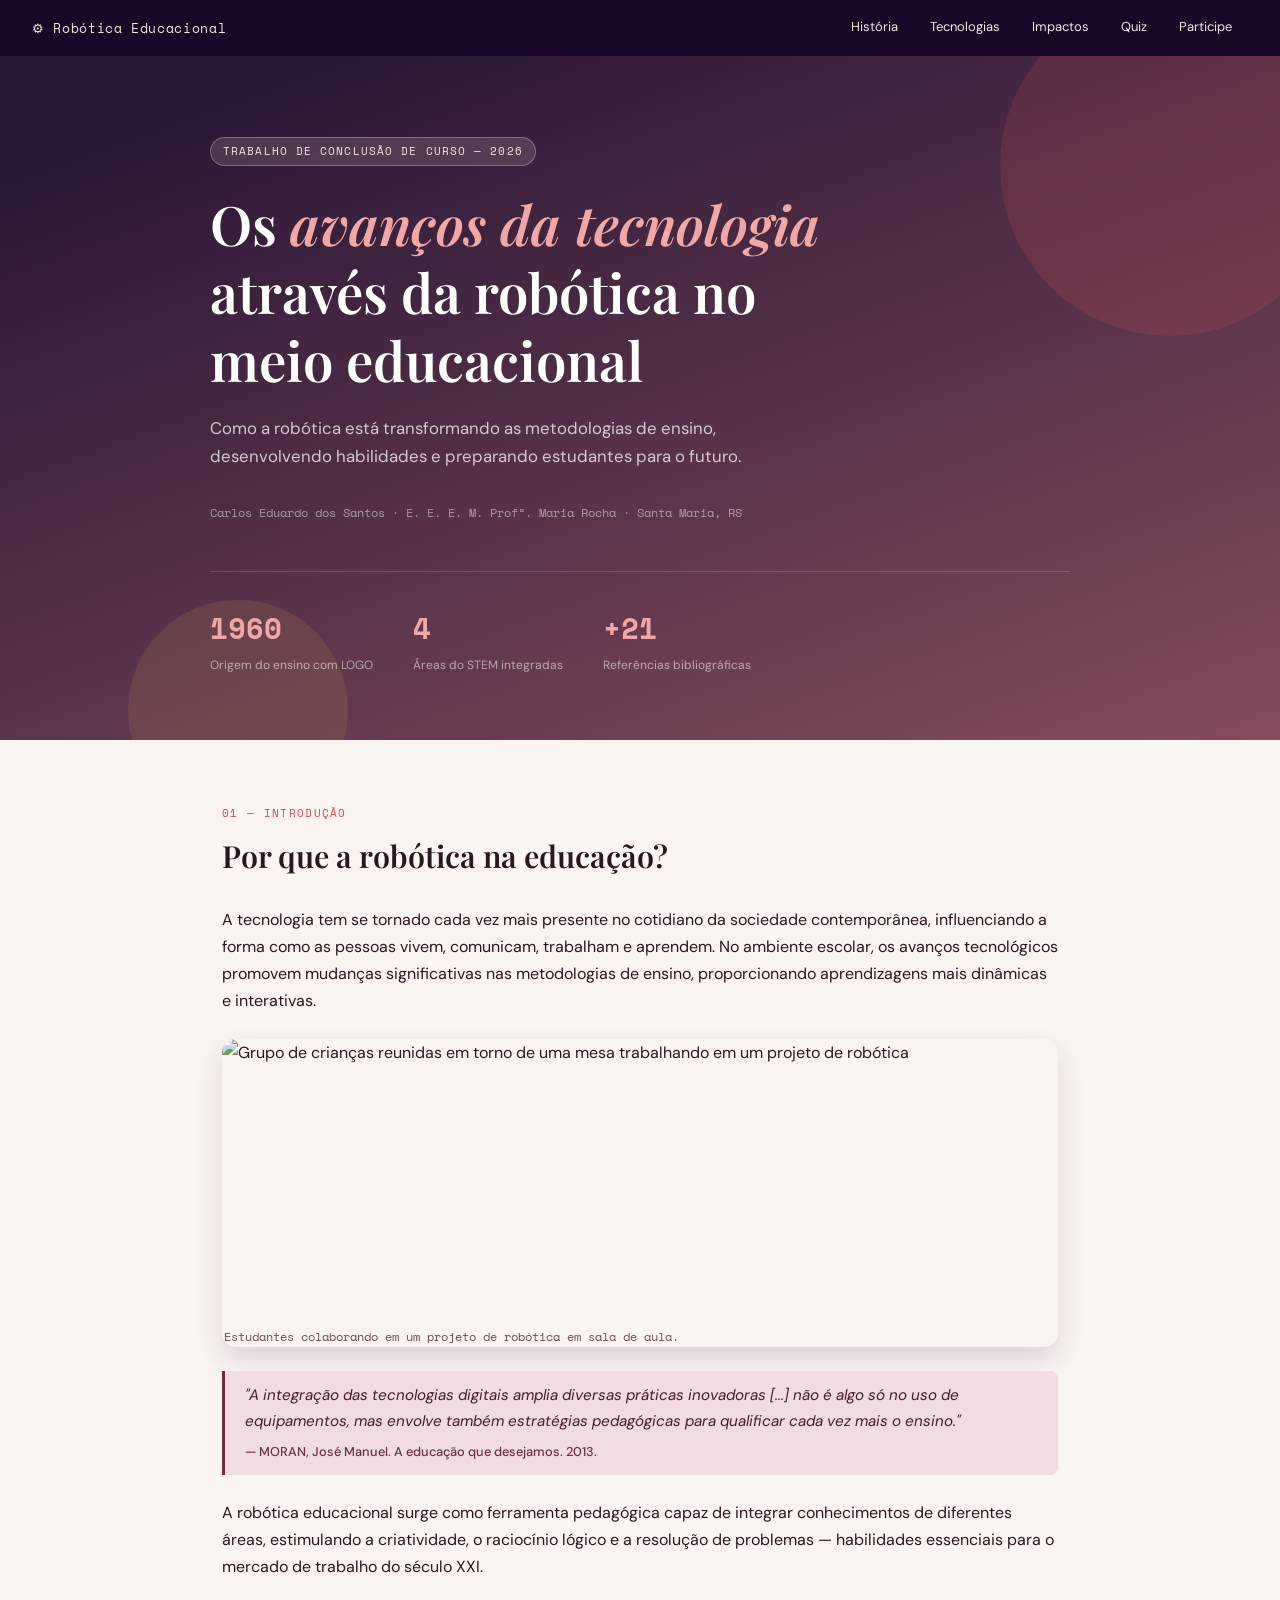
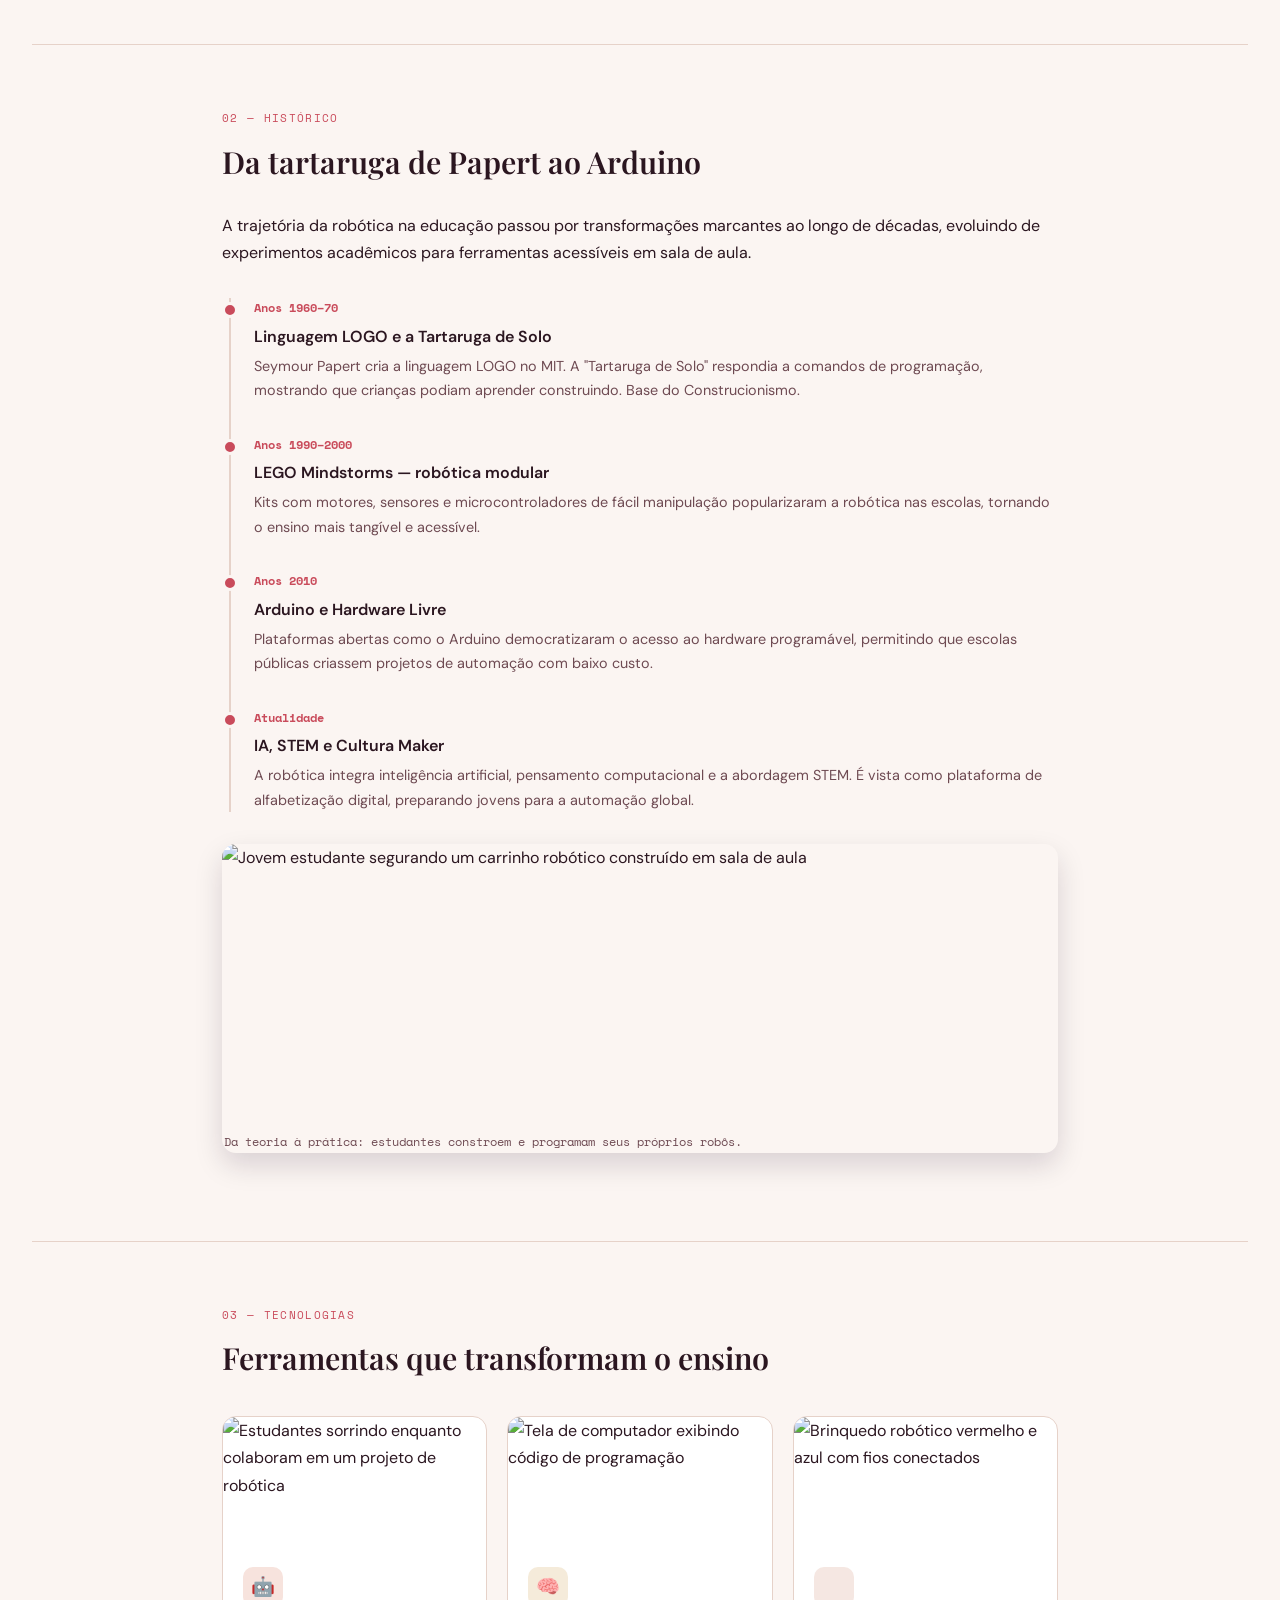
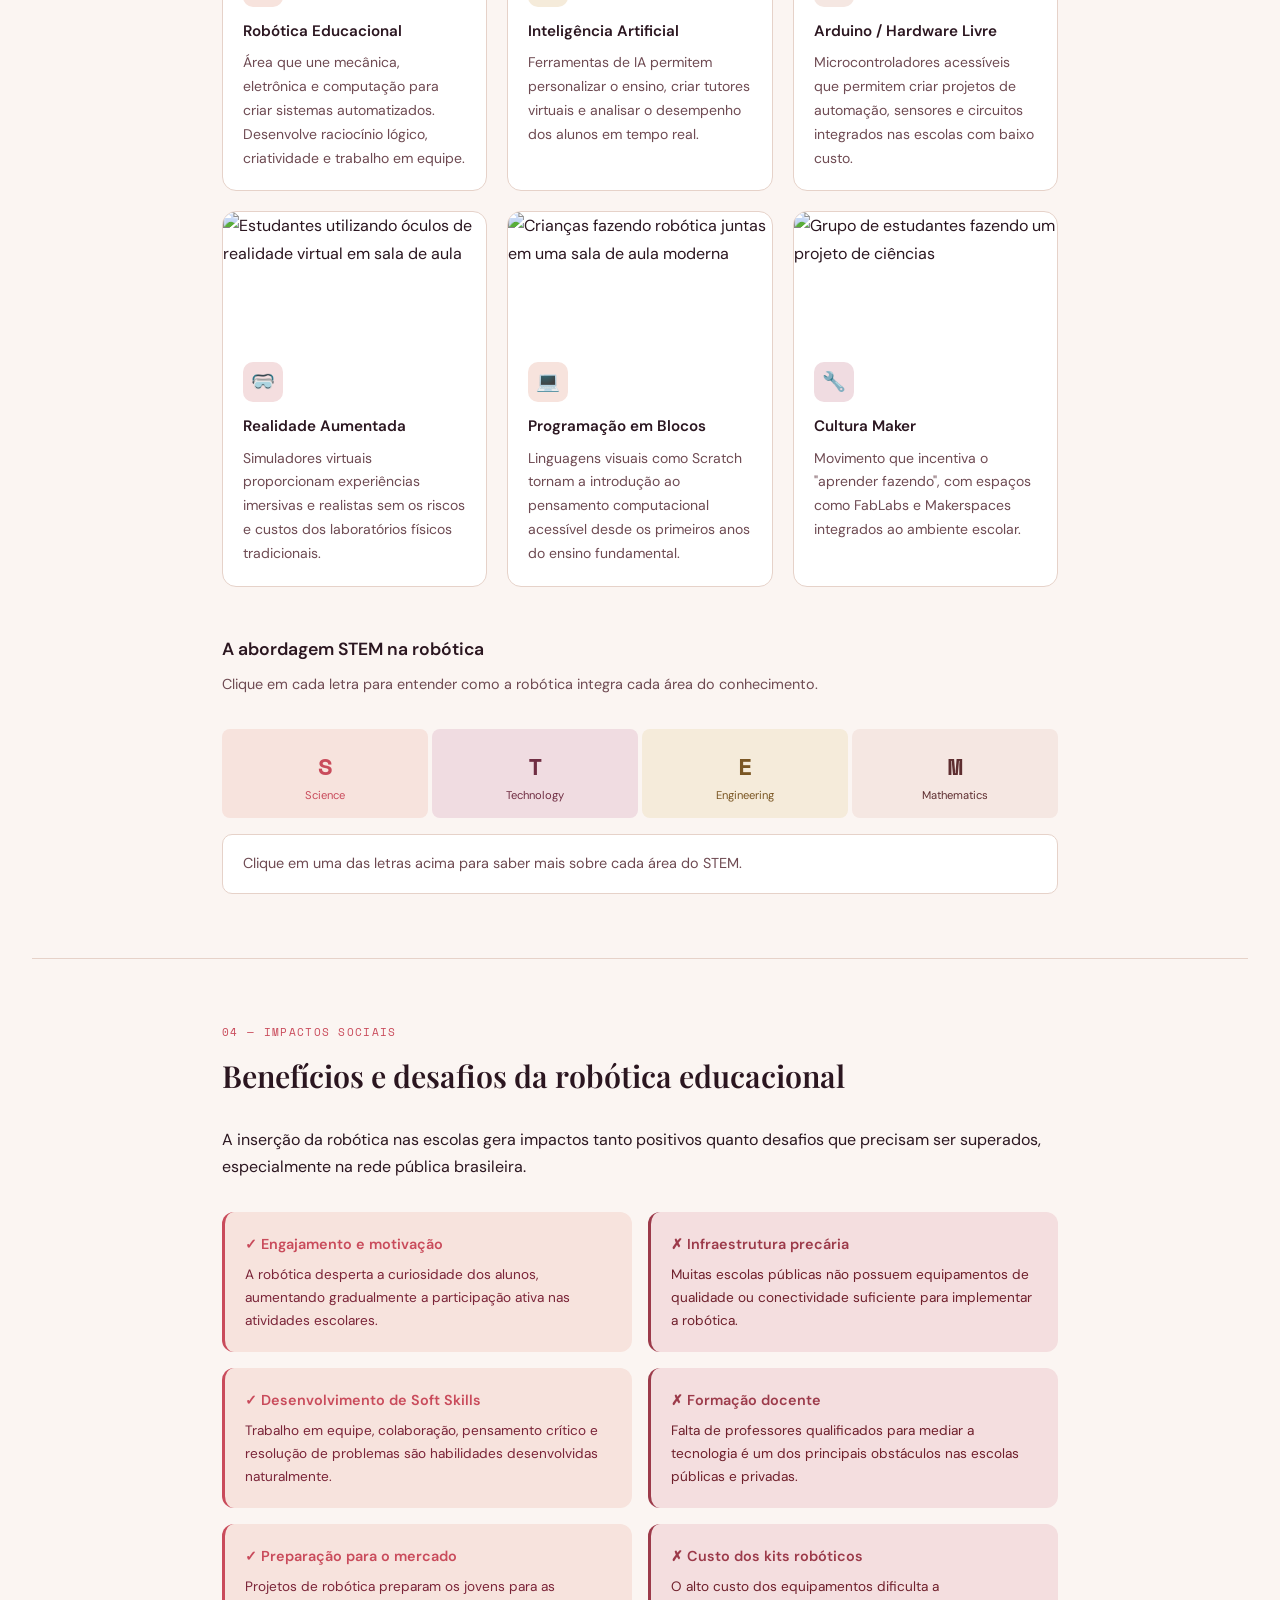
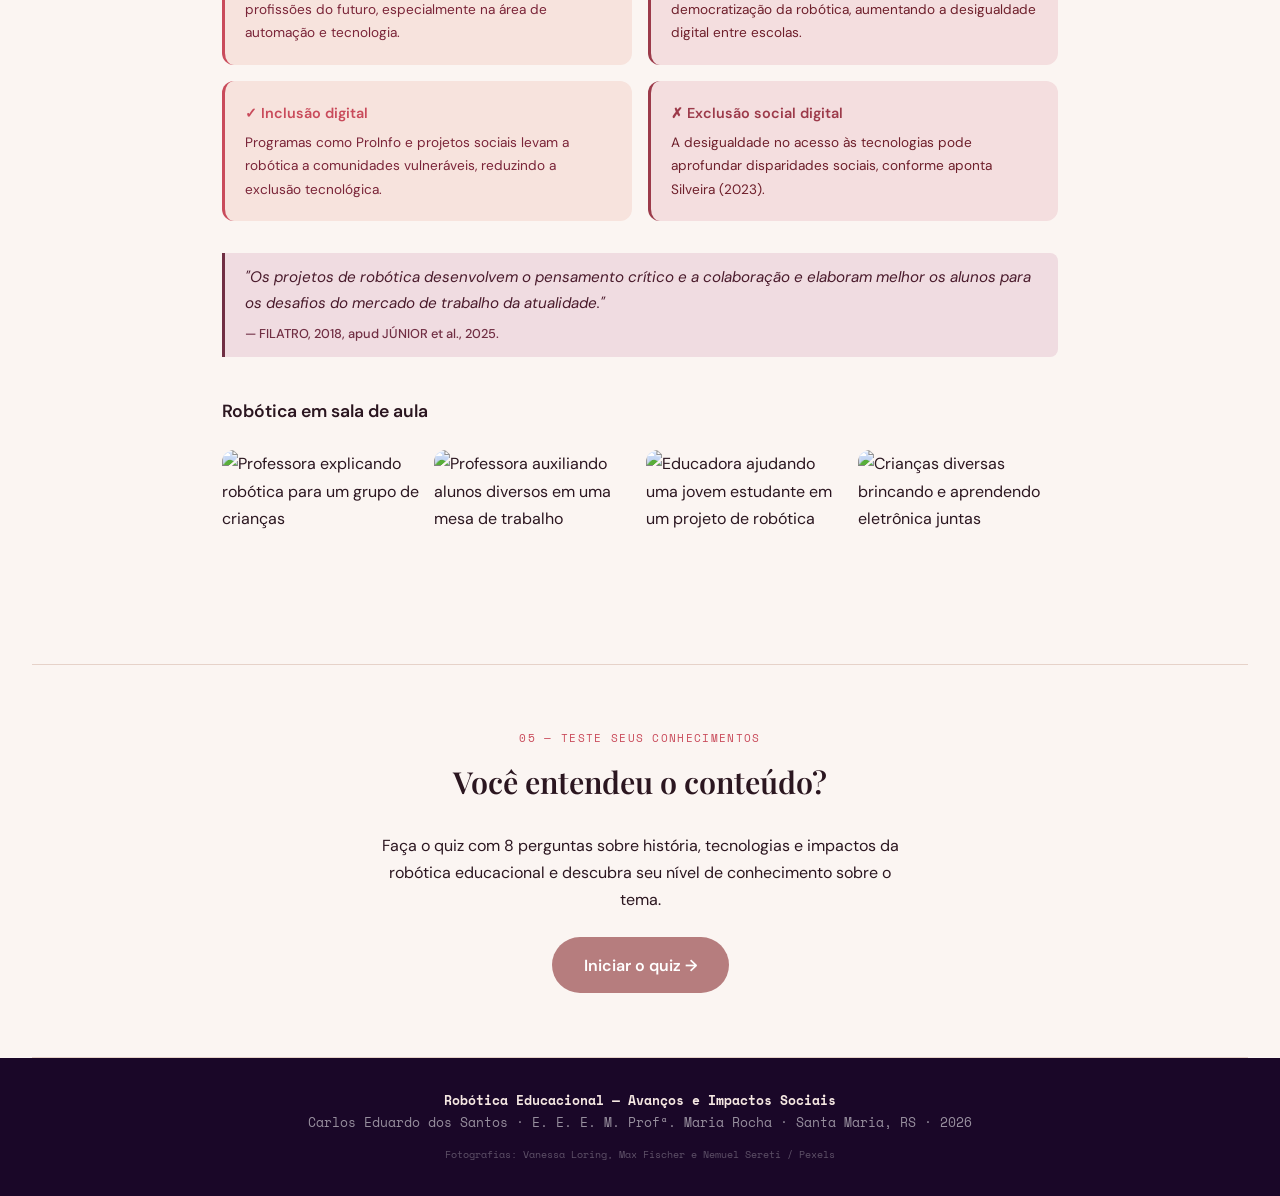
==== commit 2ac61a0d: "Update index.html" ====
--- a/index.html
+++ b/index.html
@@ -146,7 +146,7 @@
         <img src="https://images.pexels.com/photos/7869084/pexels-photo-7869084.jpeg?auto=compress&cs=tinysrgb&w=600" alt="Brinquedo robótico vermelho e azul com fios conectados">
       </div>
       <div class="card-body">
-        <div class="card-icone" style="background:var(--terracota-light);">⚡</div>
+        <div class="card-icone" style="background:var(--terracota-light);"></div>
         <h3>Arduino / Hardware Livre</h3>
         <p>Microcontroladores acessíveis que permitem criar projetos de automação, sensores e circuitos integrados nas escolas com baixo custo.</p>
       </div>
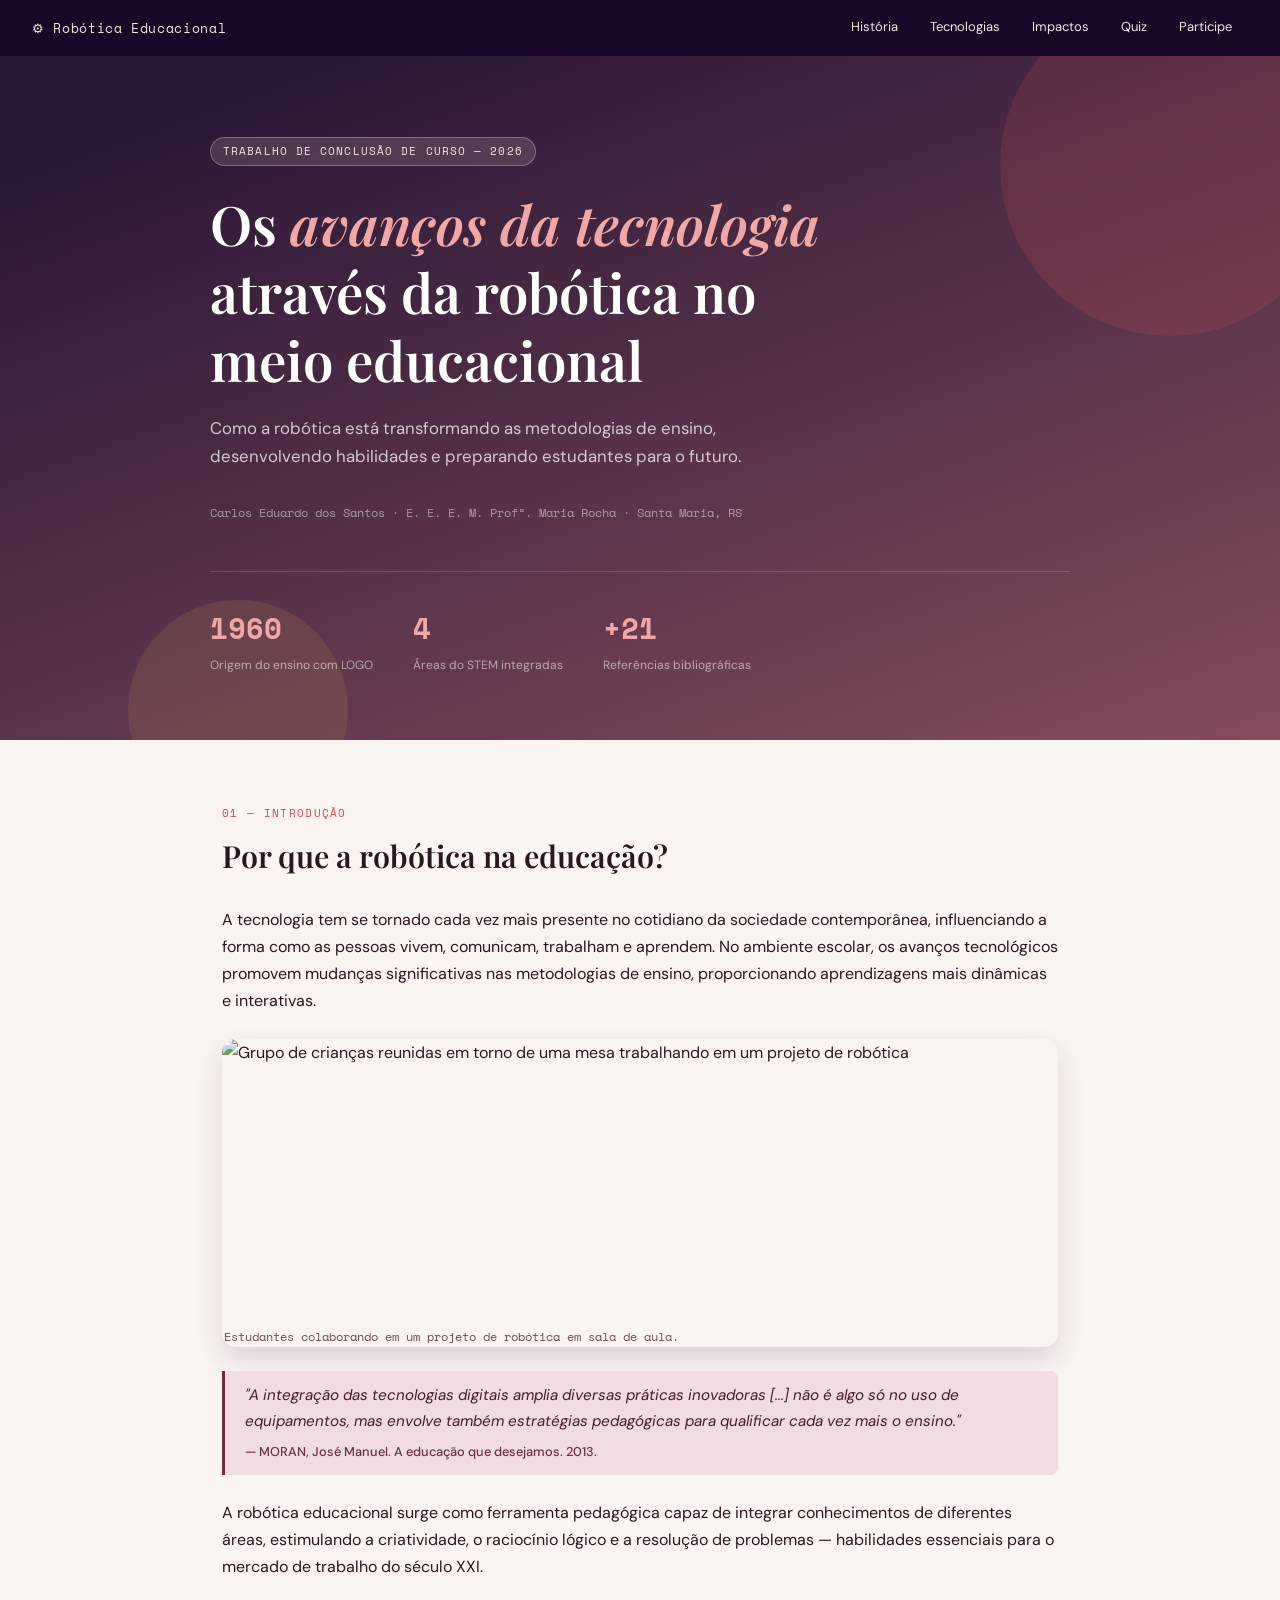
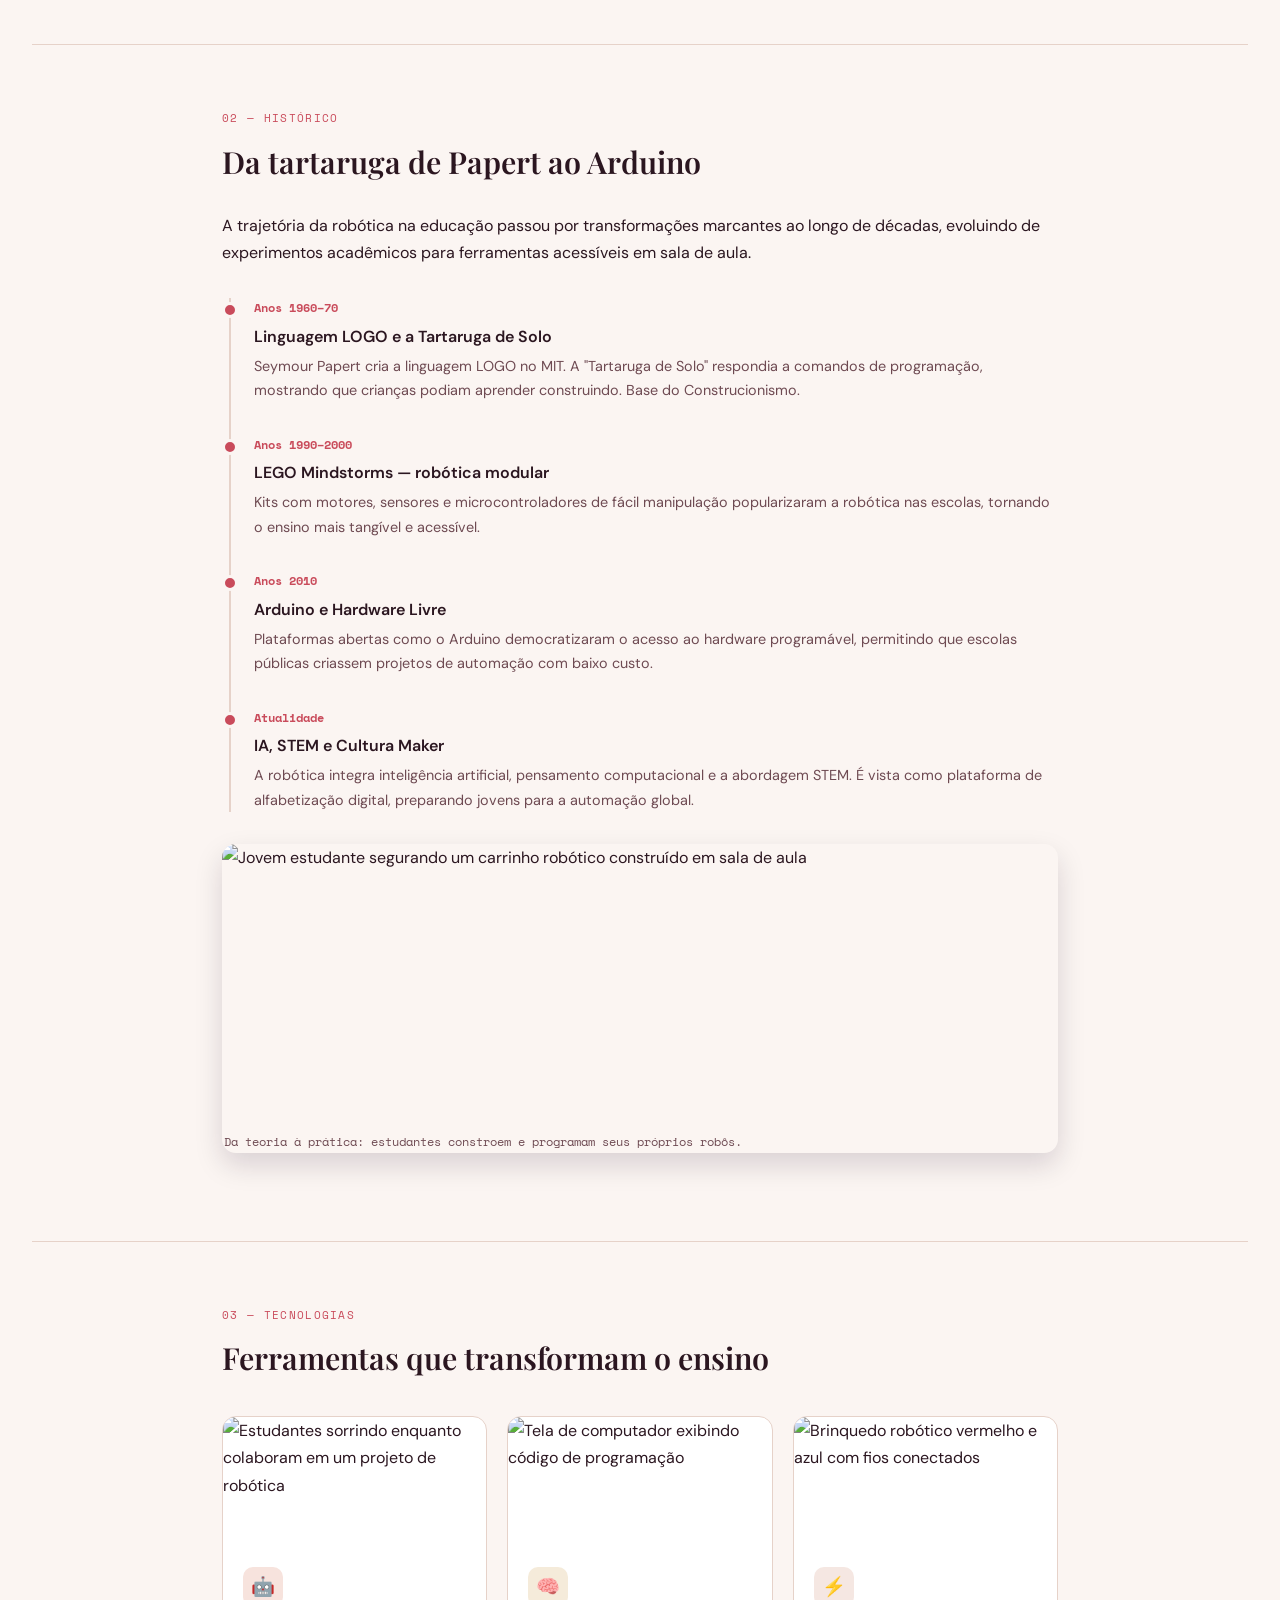
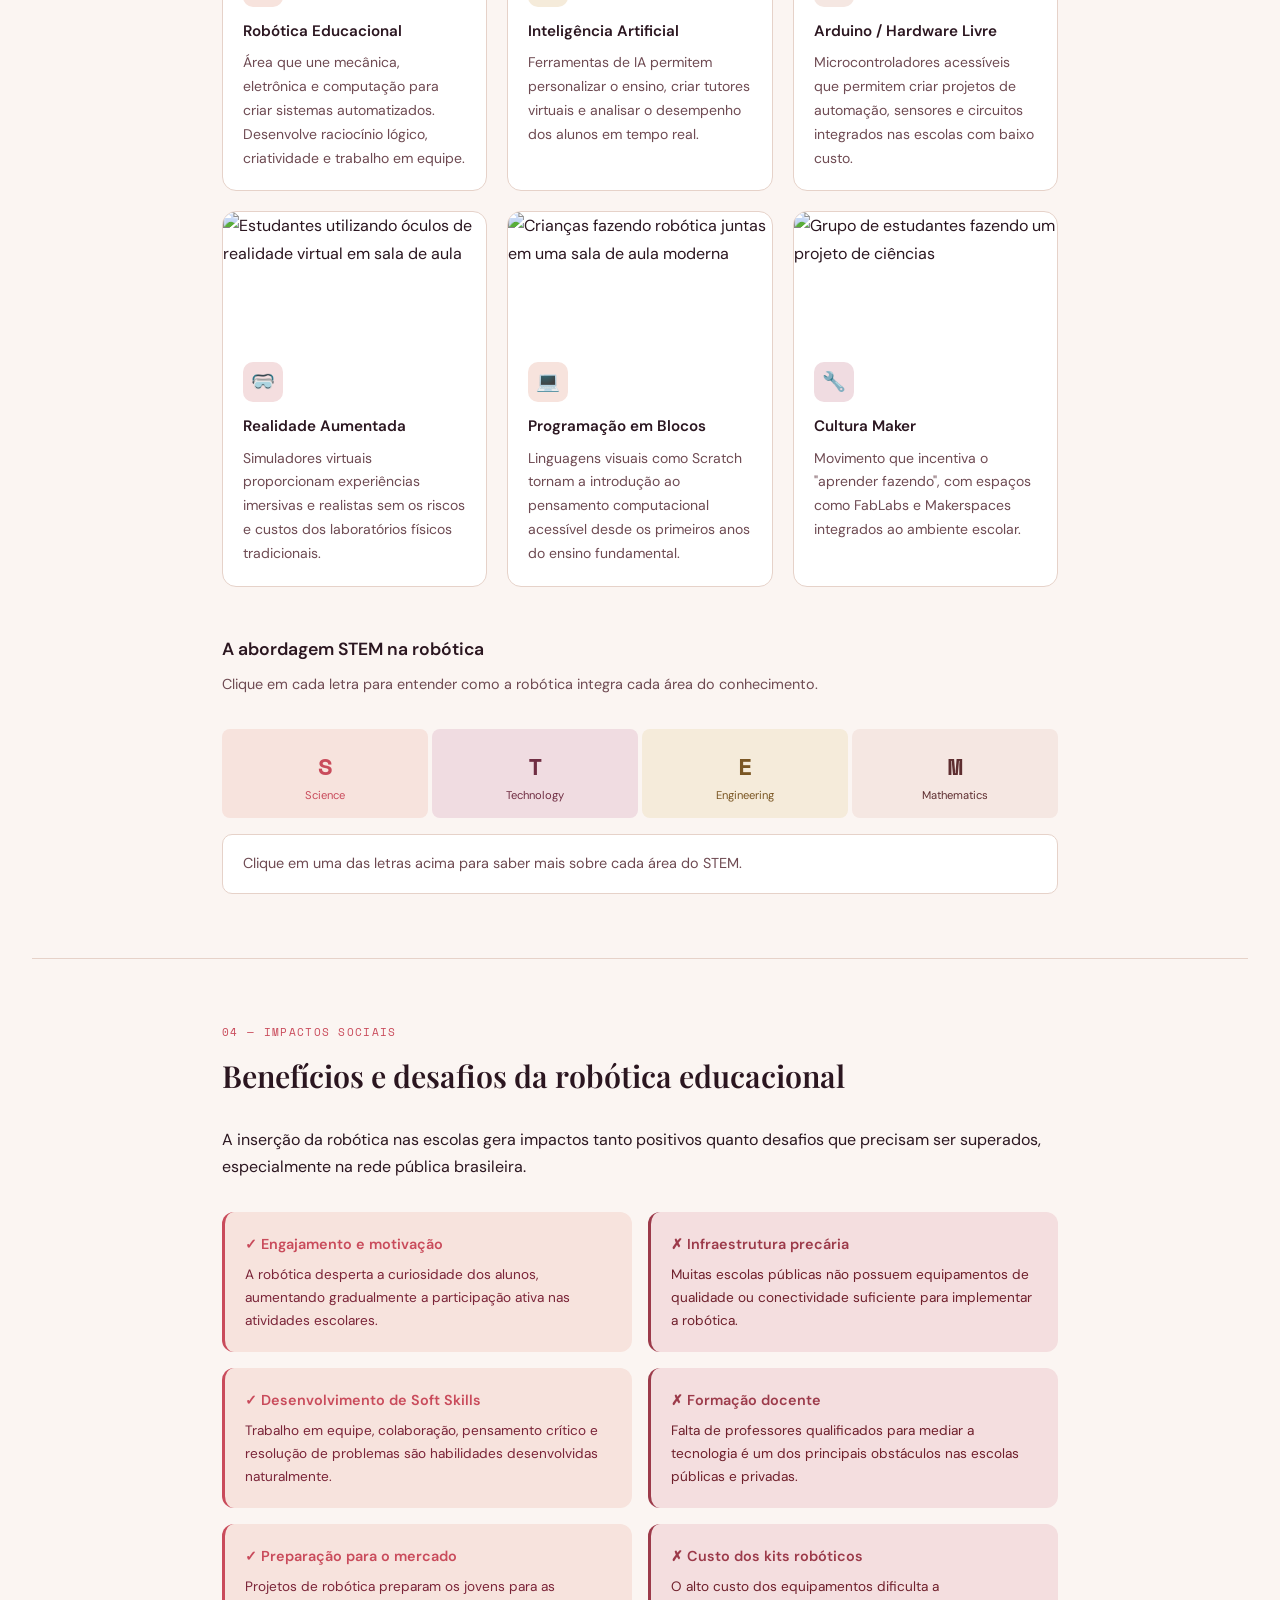
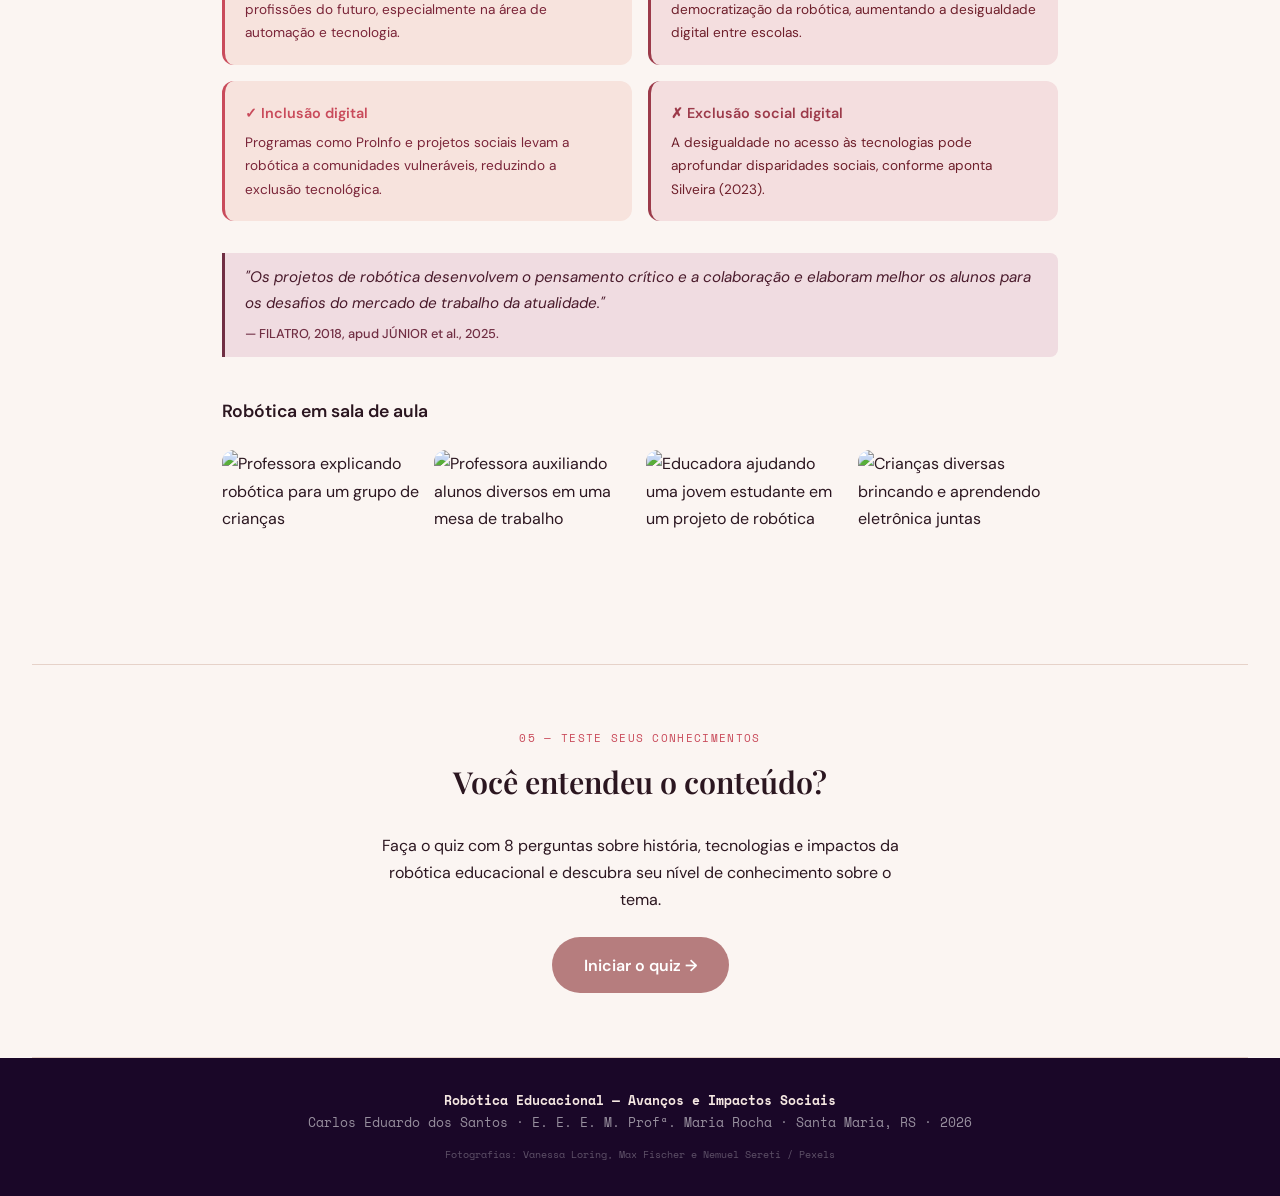
==== commit 4bb6ac3e: "Update index.html" ====
--- a/index.html
+++ b/index.html
@@ -146,7 +146,7 @@
         <img src="https://images.pexels.com/photos/7869084/pexels-photo-7869084.jpeg?auto=compress&cs=tinysrgb&w=600" alt="Brinquedo robótico vermelho e azul com fios conectados">
       </div>
       <div class="card-body">
-        <div class="card-icone" style="background:var(--terracota-light);"></div>
+        <div class="card-icone" style="background:var(--terracota-light);">⚡</div>
         <h3>Arduino / Hardware Livre</h3>
         <p>Microcontroladores acessíveis que permitem criar projetos de automação, sensores e circuitos integrados nas escolas com baixo custo.</p>
       </div>
